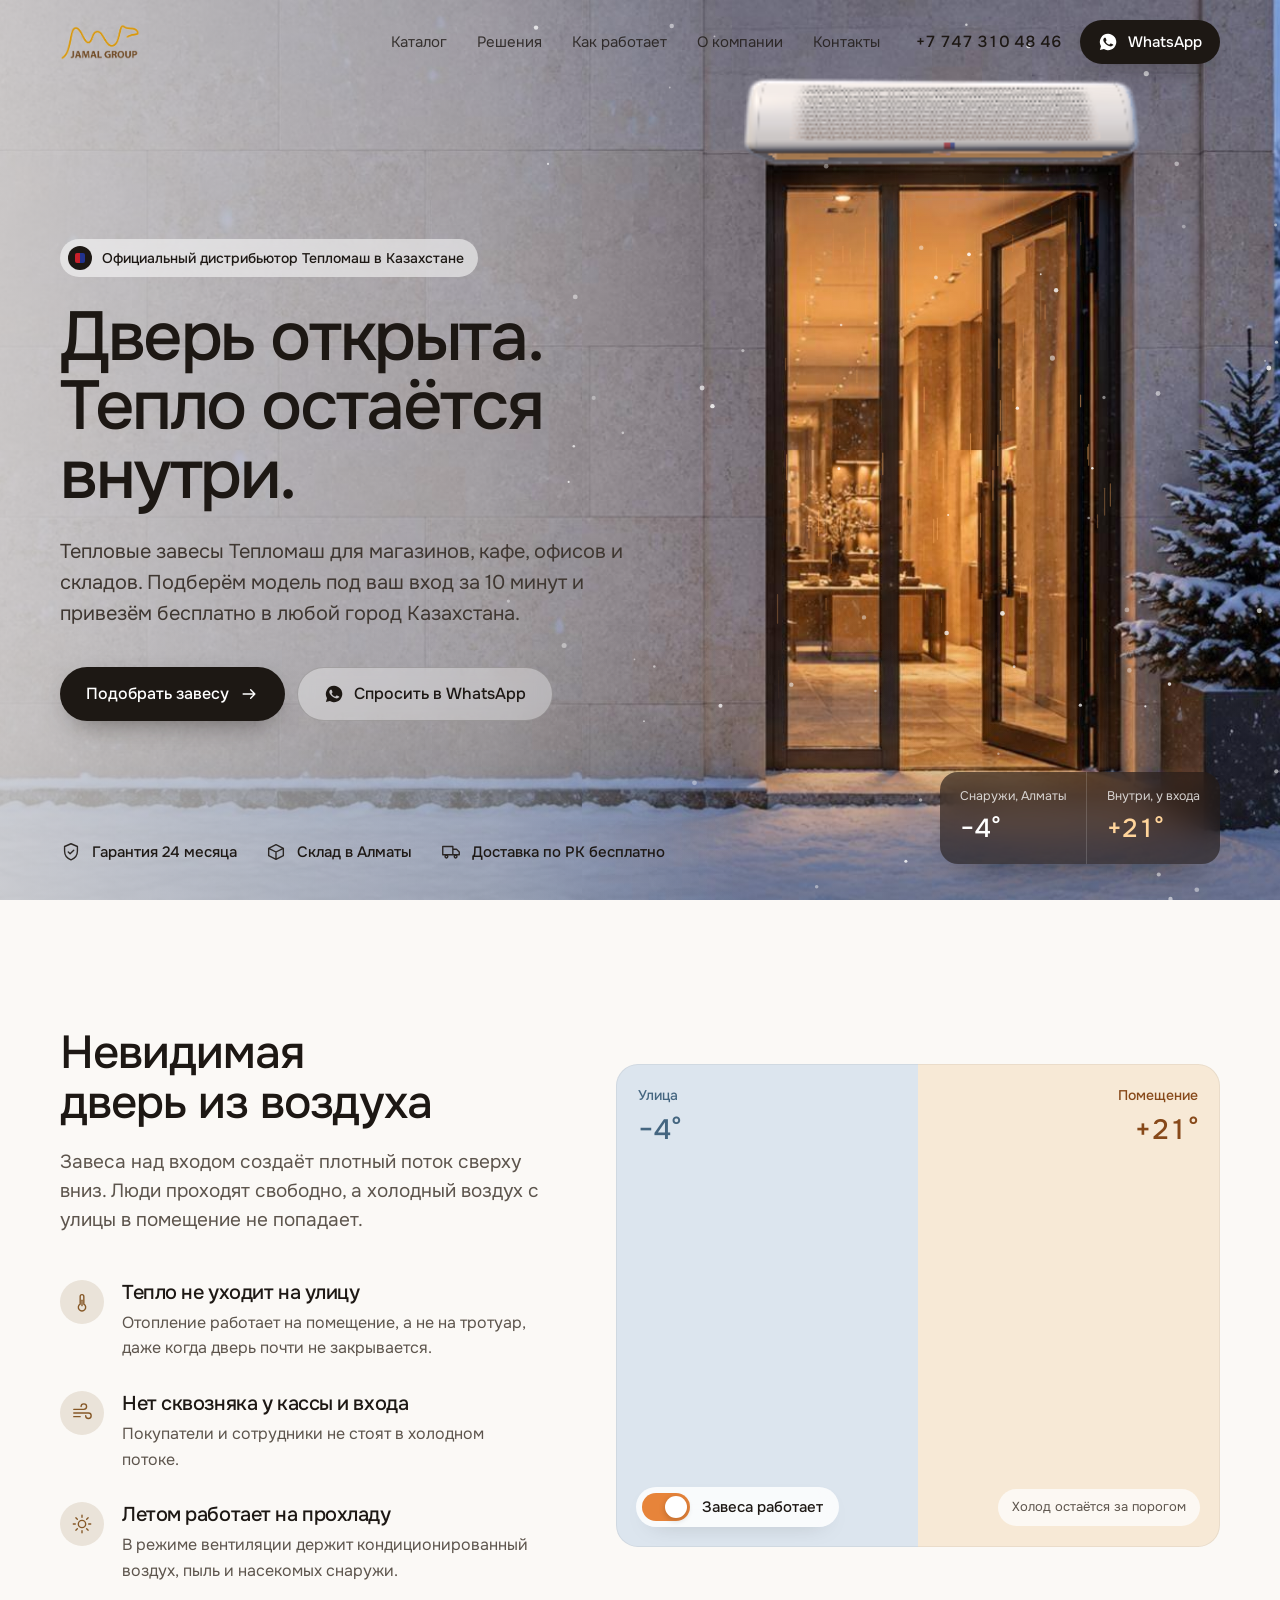
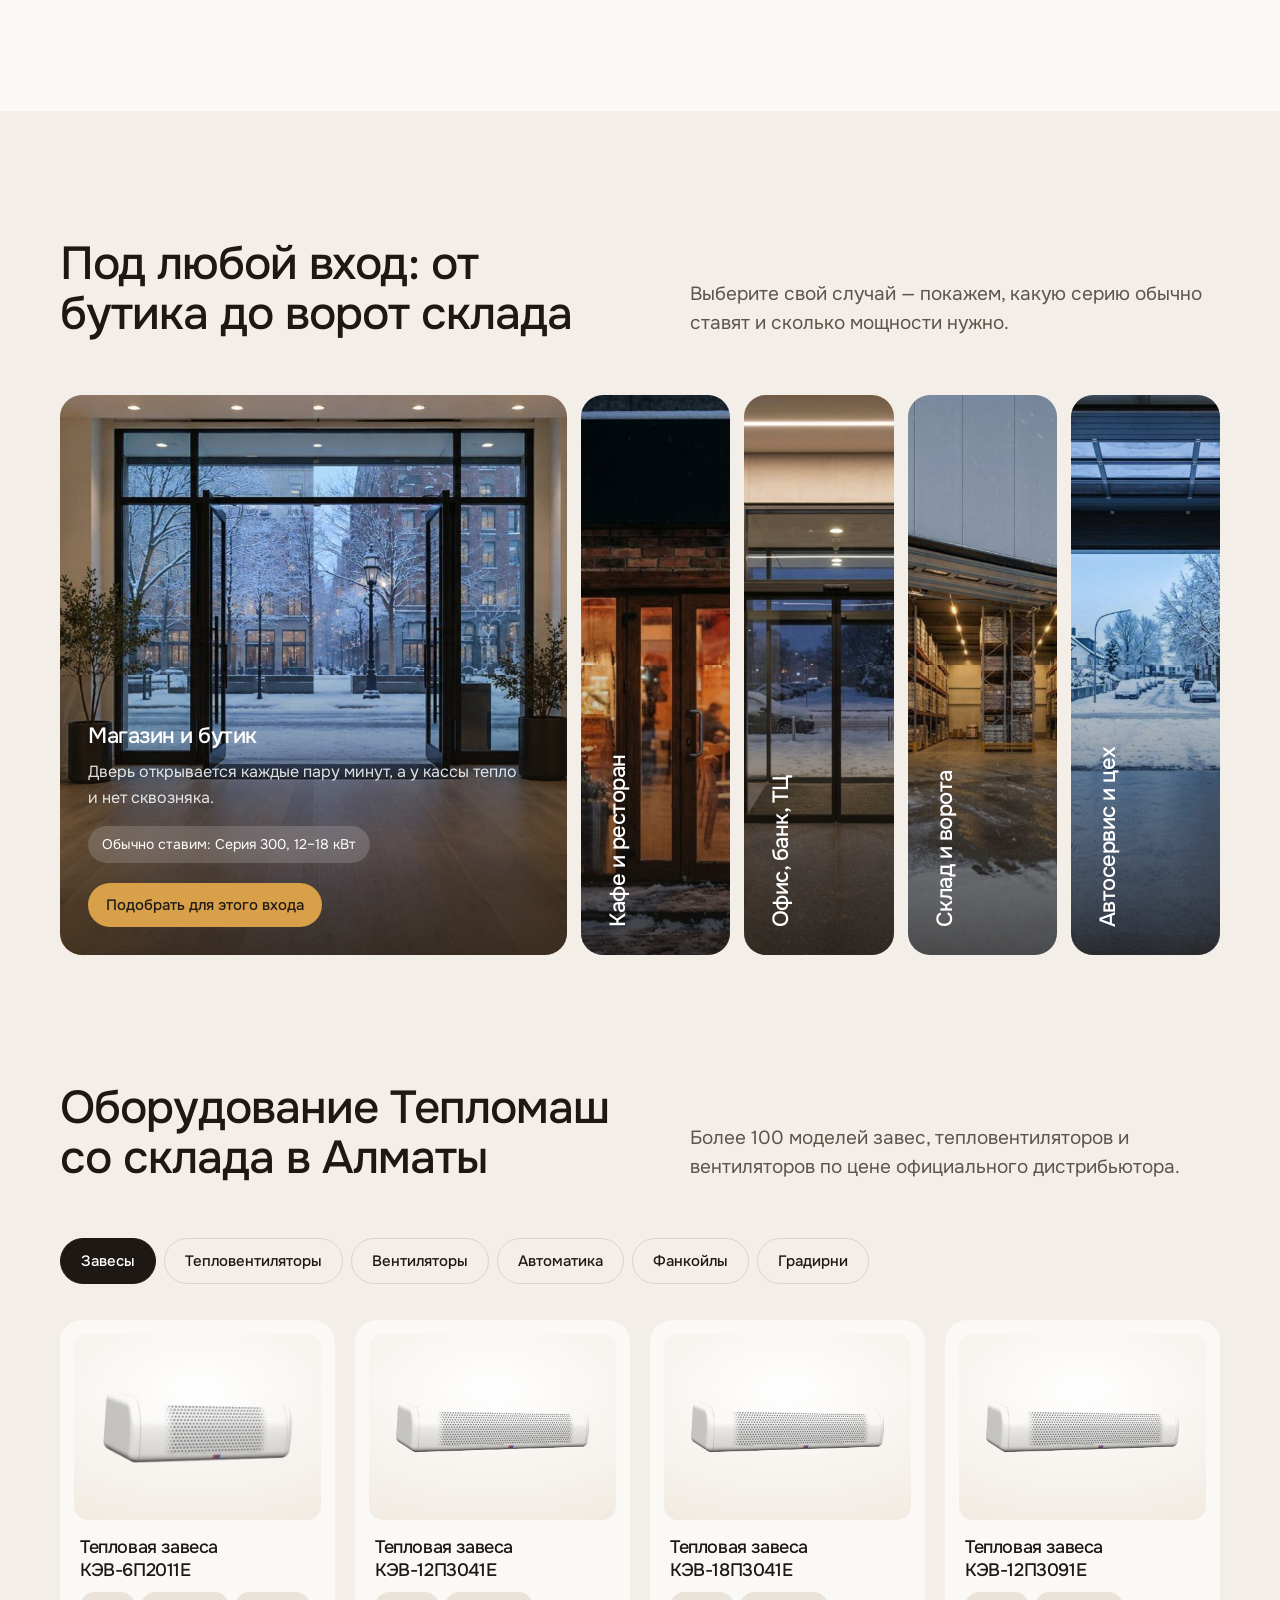
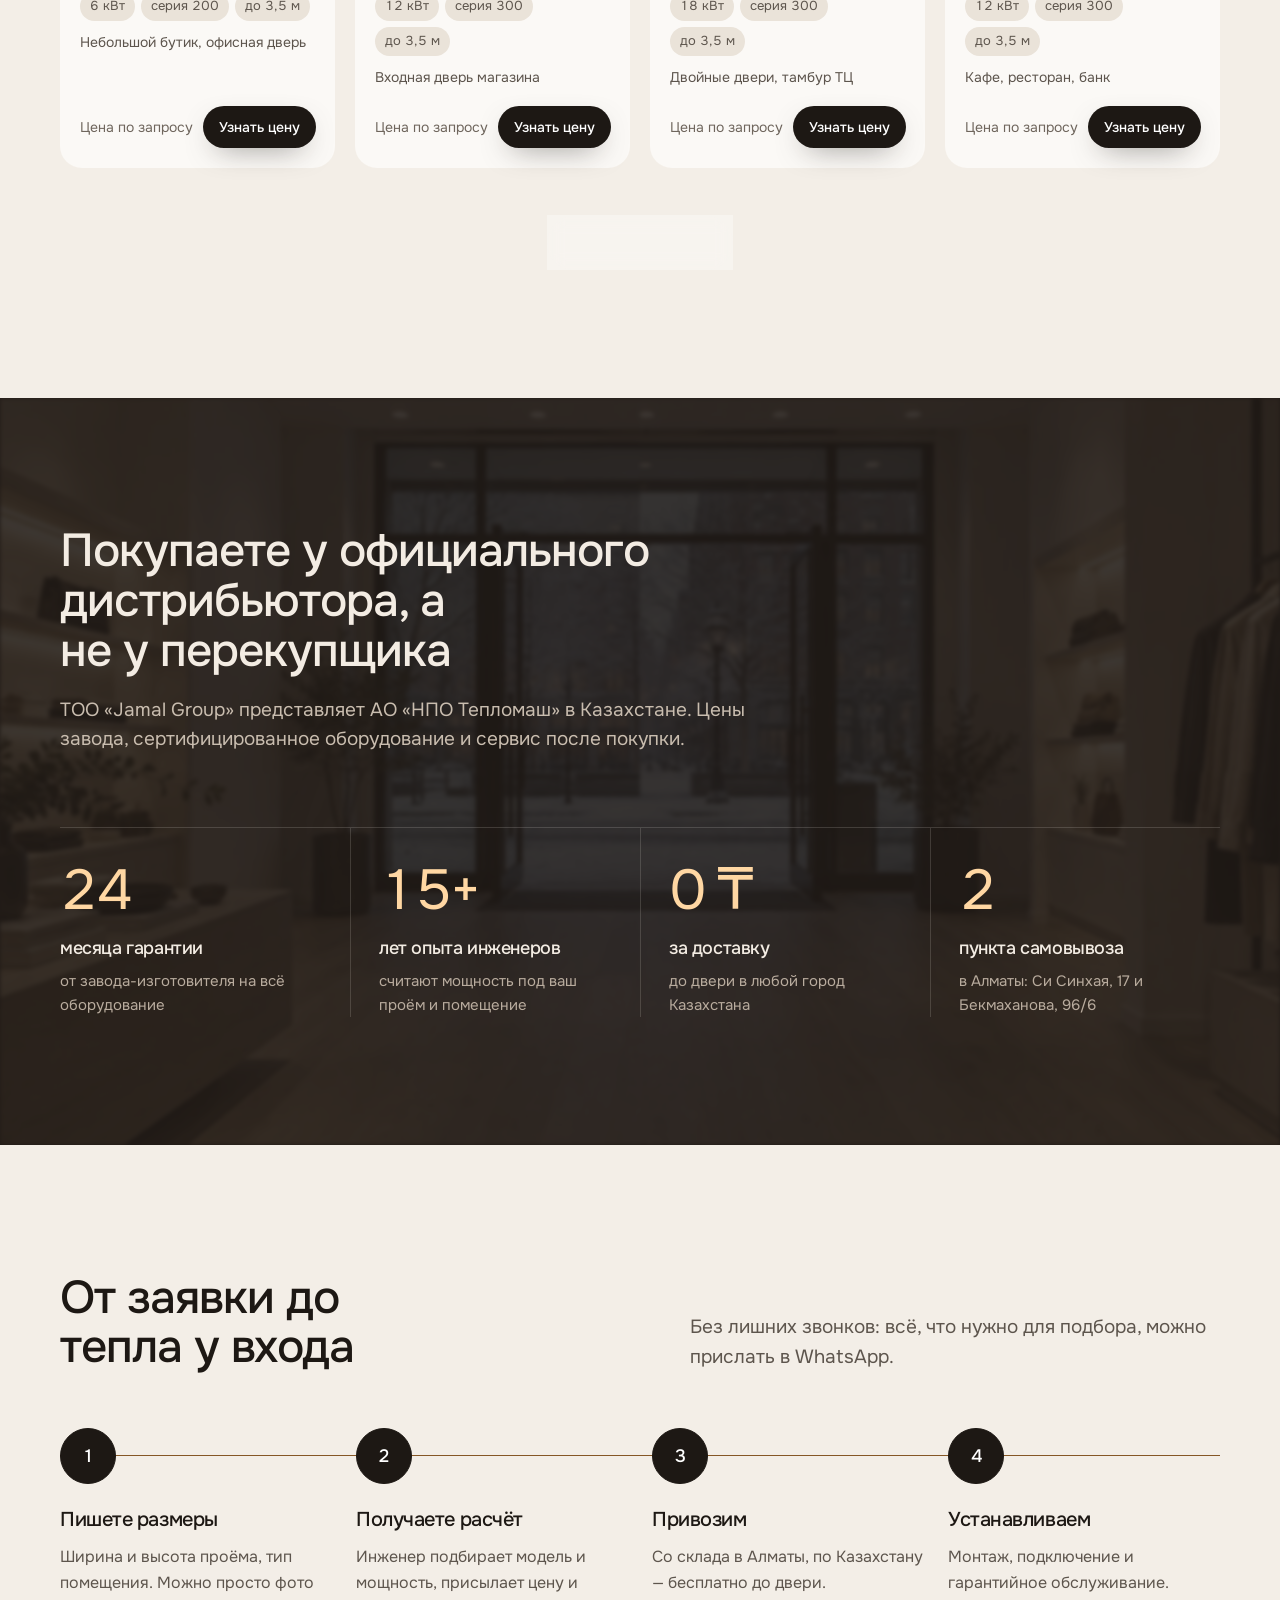
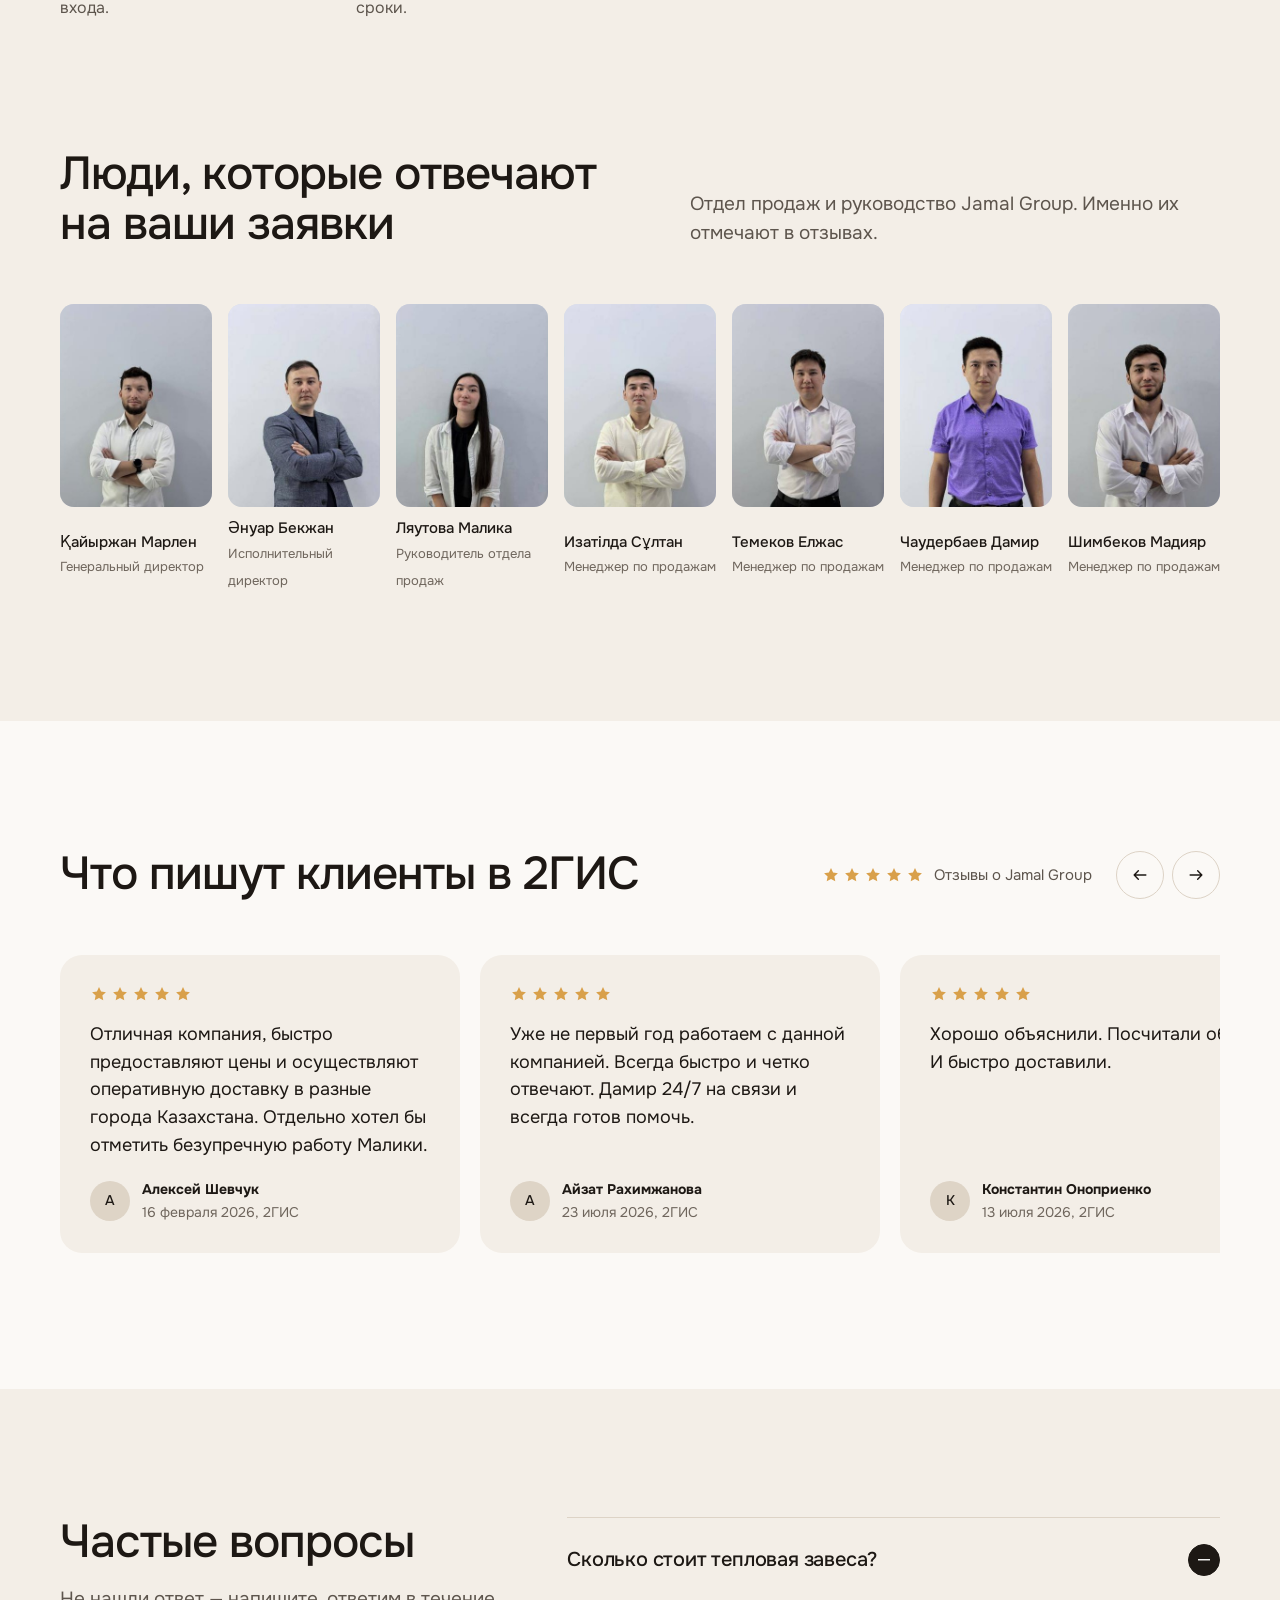
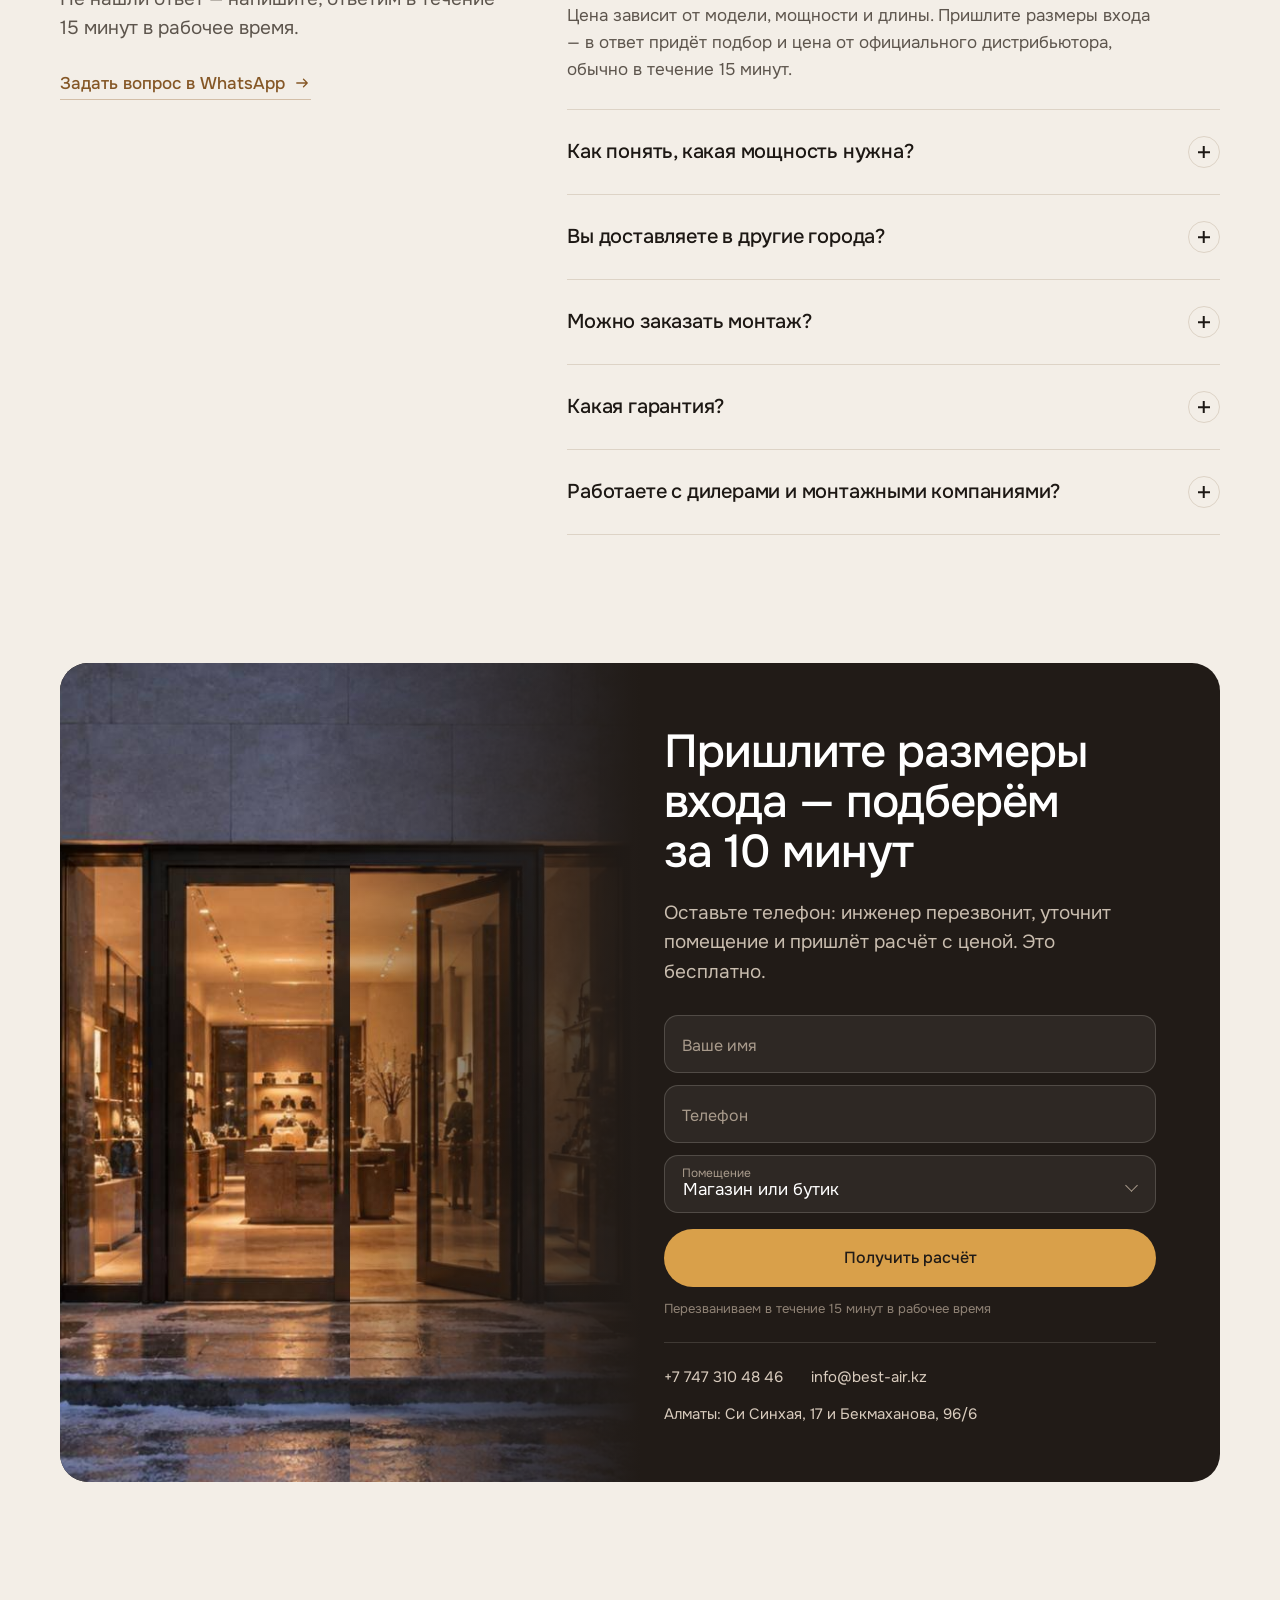
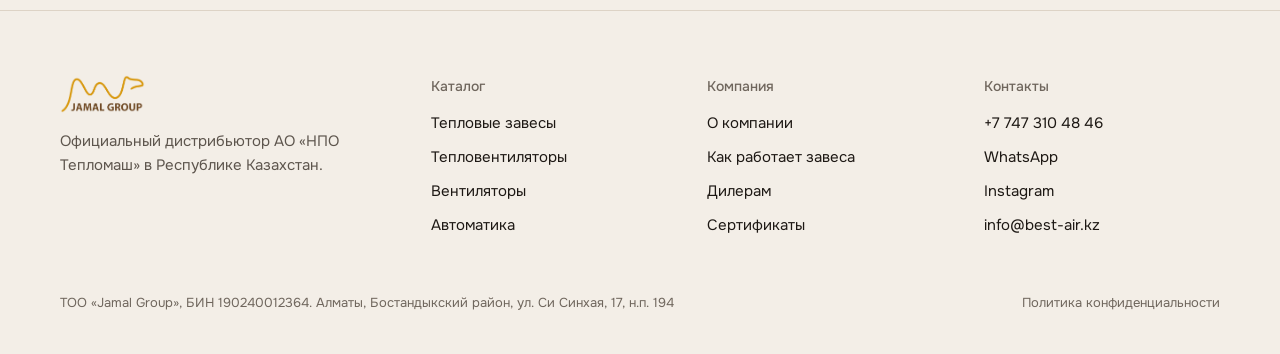
==== v1/index.html @ 2f5dad5c "Три варианта главной и каталога Тепломаш Казахстан Co-Authored-By: Claude Opus 5.5 <noreply@anthropi" ====
<!doctype html>
<html lang="ru">
<head>
<meta charset="utf-8">
<meta name="viewport" content="width=device-width,initial-scale=1,viewport-fit=cover">
<title>Тепломаш Казахстан — тепловые завесы с подбором за 10 минут</title>
<meta name="description" content="Тепловые завесы, тепловентиляторы и вентиляторы Тепломаш от официального дистрибьютора в Казахстане. Склад в Алматы, бесплатная доставка по РК, монтаж и гарантия 24 месяца.">
<link rel="preconnect" href="https://fonts.googleapis.com"><link rel="preconnect" href="https://fonts.gstatic.com" crossorigin>
<link href="https://fonts.googleapis.com/css2?family=Onest:wght@400;500;600&display=swap" rel="stylesheet">
<link rel="stylesheet" href="/v1/style.css">
<script>document.documentElement.classList.add('js')</script>
</head>
<body>
<svg width="0" height="0" style="position:absolute" aria-hidden="true">
  <symbol id="i-wa" viewBox="0 0 24 24"><path fill="currentColor" d="M12 2.2a9.8 9.8 0 0 0-8.4 14.8L2.3 21.7l4.8-1.3A9.8 9.8 0 1 0 12 2.2Zm5.6 13.8c-.24.67-1.4 1.3-1.95 1.34-.5.05-1 .23-3.36-.7-2.84-1.12-4.63-4-4.77-4.2-.14-.18-1.14-1.52-1.14-2.9 0-1.38.72-2.05.98-2.34.25-.28.56-.35.75-.35h.53c.17 0 .4-.06.62.48l.9 2.18c.08.15.13.33.03.52l-.3.5-.45.5c-.15.15-.3.31-.13.6.17.3.76 1.25 1.63 2.03 1.12 1 2.07 1.3 2.36 1.46.3.15.47.12.64-.07l.96-1.12c.2-.3.4-.25.66-.15l2.1.99c.3.15.5.22.57.35.08.13.08.73-.17 1.4Z"/></symbol>
  <symbol id="i-arrow" viewBox="0 0 24 24"><path d="M5 12h14m-5-5 5 5-5 5" fill="none" stroke="currentColor" stroke-width="1.7" stroke-linecap="round" stroke-linejoin="round"/></symbol>
  <symbol id="i-left" viewBox="0 0 24 24"><path d="M19 12H5m5-5-5 5 5 5" fill="none" stroke="currentColor" stroke-width="1.7" stroke-linecap="round" stroke-linejoin="round"/></symbol>
  <symbol id="i-star" viewBox="0 0 24 24"><path fill="currentColor" d="m12 2.8 2.8 5.9 6.4.8-4.7 4.4 1.2 6.4L12 17.2l-5.7 3.1 1.2-6.4L2.8 9.5l6.4-.8z"/></symbol>
  <symbol id="i-shield" viewBox="0 0 24 24"><path d="M12 3 5 6v5c0 4.4 3 8.2 7 9.5 4-1.3 7-5.1 7-9.5V6l-7-3Zm-3 9 2 2 4-4" fill="none" stroke="currentColor" stroke-width="1.5" stroke-linejoin="round" stroke-linecap="round"/></symbol>
  <symbol id="i-truck" viewBox="0 0 24 24"><path d="M3 6h11v9H3zM14 9h4l3 3v3h-7M7 18.5a1.5 1.5 0 1 0 0-3 1.5 1.5 0 0 0 0 3Zm10 0a1.5 1.5 0 1 0 0-3 1.5 1.5 0 0 0 0 3Z" fill="none" stroke="currentColor" stroke-width="1.5" stroke-linejoin="round"/></symbol>
  <symbol id="i-box" viewBox="0 0 24 24"><path d="M4 8 12 4l8 4v8l-8 4-8-4V8Zm0 0 8 4 8-4M12 12v8" fill="none" stroke="currentColor" stroke-width="1.5" stroke-linejoin="round"/></symbol>
  <symbol id="i-temp" viewBox="0 0 24 24"><path d="M12 4a2 2 0 0 0-2 2v8.3a4 4 0 1 0 4 0V6a2 2 0 0 0-2-2Z" fill="none" stroke="currentColor" stroke-width="1.5"/><path d="M12 10v6" stroke="currentColor" stroke-width="1.5" stroke-linecap="round"/></symbol>
  <symbol id="i-wind" viewBox="0 0 24 24"><path d="M3 8h11a3 3 0 1 0-3-3M3 12h16a3 3 0 1 1-3 3M3 16h7" fill="none" stroke="currentColor" stroke-width="1.5" stroke-linecap="round"/></symbol>
  <symbol id="i-sun" viewBox="0 0 24 24"><circle cx="12" cy="12" r="4" fill="none" stroke="currentColor" stroke-width="1.5"/><path d="M12 2.5v2.2M12 19.3v2.2M2.5 12h2.2M19.3 12h2.2M5.3 5.3l1.6 1.6M17.1 17.1l1.6 1.6M5.3 18.7l1.6-1.6M17.1 6.9l1.6-1.6" stroke="currentColor" stroke-width="1.5" stroke-linecap="round"/></symbol>
  <symbol id="i-x" viewBox="0 0 24 24"><path d="M6 6l12 12M18 6 6 18" stroke="currentColor" stroke-width="1.8" stroke-linecap="round"/></symbol>
</svg>

<header class="hdr" id="hdr">
  <div class="wrap">
    <a class="logo" href="/v1/" aria-label="Jamal Group — Тепломаш Казахстан"><img src="/img/logo.png" alt="Jamal Group" width="80" height="36"></a>
    <nav class="nav" aria-label="Основное меню">
      <a href="/v1/catalog.html">Каталог</a>
      <a href="#solutions">Решения</a>
      <a href="#how">Как работает</a>
      <a href="#why">О компании</a>
      <a href="#contacts">Контакты</a>
    </nav>
    <div class="hdr-cta">
      <a class="tel" href="tel:+77473104846">+7 747 310 48 46</a>
      <a class="btn btn-ink btn-sm" href="https://wa.me/77473104846" target="_blank" rel="noopener"><svg><use href="#i-wa"/></svg>WhatsApp</a>
    </div>
    <button class="burger" id="burger" aria-label="Открыть меню" aria-expanded="false"><span></span></button>
  </div>
</header>
<div class="sheet" id="sheet" aria-hidden="true">
  <a class="big" href="/v1/catalog.html">Каталог</a>
  <a class="big" href="#solutions">Решения</a>
  <a class="big" href="#how">Как работает</a>
  <a class="big" href="#why">О компании</a>
  <a class="big" href="#contacts">Контакты</a>
  <div class="sheet-foot">
    <a class="btn btn-ink" href="https://wa.me/77473104846" target="_blank" rel="noopener"><svg><use href="#i-wa"/></svg>Написать в WhatsApp</a>
    <a class="btn btn-line" href="tel:+77473104846">+7 747 310 48 46</a>
  </div>
</div>

<main>
  <section class="hero" id="hero">
    <img class="hero-bg" id="heroImg" src="/img/hero-wall.jpg" alt="Вход в магазин зимним вечером, над дверью тепловая завеса" width="1536" height="864" fetchpriority="high">
    <canvas id="air" aria-hidden="true"></canvas>
    <canvas id="unit" aria-hidden="true"></canvas>
    <div class="hero-in">
      <div class="wrap">
        <div class="hero-copy">
          <span class="badge"><i></i>Официальный дистрибьютор Тепломаш в Казахстане</span>
          <h1><span>Дверь открыта.</span><span>Тепло остаётся</span><span>внутри.</span></h1>
          <p class="lead">Тепловые завесы Тепломаш для магазинов, кафе, офисов и складов. Подберём модель под ваш вход за 10 минут и привезём бесплатно в любой город Казахстана.</p>
          <div class="hero-cta">
            <a class="btn btn-ink" href="#lead">Подобрать завесу <svg><use href="#i-arrow"/></svg></a>
            <a class="btn btn-line" href="https://wa.me/77473104846?text=%D0%97%D0%B4%D1%80%D0%B0%D0%B2%D1%81%D1%82%D0%B2%D1%83%D0%B9%D1%82%D0%B5!%20%D0%9D%D1%83%D0%B6%D0%BD%D0%B0%20%D1%82%D0%B5%D0%BF%D0%BB%D0%BE%D0%B2%D0%B0%D1%8F%20%D0%B7%D0%B0%D0%B2%D0%B5%D1%81%D0%B0" target="_blank" rel="noopener"><svg><use href="#i-wa"/></svg>Спросить в WhatsApp</a>
          </div>
        </div>
      </div>
    </div>
    <div class="hero-meta">
      <div class="wrap">
        <div class="trust">
          <div><svg><use href="#i-shield"/></svg>Гарантия 24 месяца</div>
          <div><svg><use href="#i-box"/></svg>Склад в Алматы</div>
          <div><svg><use href="#i-truck"/></svg>Доставка по РК бесплатно</div>
        </div>
        <div class="temp" aria-live="polite">
          <div><small>Снаружи, Алматы</small><b id="tOut">−4°</b></div>
          <div class="in"><small>Внутри, у входа</small><b>+21°</b></div>
        </div>
      </div>
    </div>
  </section>

  <section class="sec how" id="how">
    <div class="wrap how-grid">
      <div>
        <h2 class="h2 rv">Невидимая дверь из воздуха</h2>
        <p class="lead rv d1" style="margin-top:20px">Завеса над входом создаёт плотный поток сверху вниз. Люди проходят свободно, а холодный воздух с улицы в помещение не попадает.</p>
        <div class="how-points">
          <div class="rv d1"><i><svg><use href="#i-temp"/></svg></i><div><h3>Тепло не уходит на улицу</h3><p>Отопление работает на помещение, а не на тротуар, даже когда дверь почти не закрывается.</p></div></div>
          <div class="rv d2"><i><svg><use href="#i-wind"/></svg></i><div><h3>Нет сквозняка у кассы и входа</h3><p>Покупатели и сотрудники не стоят в холодном потоке.</p></div></div>
          <div class="rv d3"><i><svg><use href="#i-sun"/></svg></i><div><h3>Летом работает на прохладу</h3><p>В режиме вентиляции держит кондиционированный воздух, пыль и насекомых снаружи.</p></div></div>
        </div>
      </div>
      <div class="demo rv d1" id="demo">
        <canvas id="demoCv" aria-label="Схема: поток воздуха у открытой двери" role="img"></canvas>
        <div class="demo-lab out">Улица<b id="dOut">−4°</b></div>
        <div class="demo-lab in">Помещение<b id="dIn">+21°</b></div>
        <div class="demo-ui">
          <button class="switch" id="sw" role="switch" aria-checked="true"><span class="tr"></span><span id="swLab">Завеса работает</span></button>
          <span class="demo-note" id="dNote">Холод остаётся за порогом</span>
        </div>
      </div>
    </div>
  </section>

  <section class="sec" id="solutions">
    <div class="wrap">
      <div class="sec-head">
        <h2 class="h2 rv">Под любой вход: от бутика до ворот склада</h2>
        <p class="lead rv d1">Выберите свой случай — покажем, какую серию обычно ставят и сколько мощности нужно.</p>
      </div>
      <div class="sol rv d1" id="sol"></div>
    </div>
  </section>

  <section class="sec" style="padding-top:0" id="catalog">
    <div class="wrap">
      <div class="sec-head">
        <h2 class="h2 rv">Оборудование Тепломаш со склада в Алматы</h2>
        <p class="lead rv d1">Более 100 моделей завес, тепловентиляторов и вентиляторов по цене официального дистрибьютора.</p>
      </div>
      <div class="cat-tabs rv" role="tablist" aria-label="Категории" id="catTabs"></div>
      <div class="grid-p" id="catGrid"></div>
      <div class="cat-more"><a class="btn btn-line" href="/v1/catalog.html">Весь каталог <svg><use href="#i-arrow"/></svg></a></div>
    </div>
  </section>

  <section class="sec why" id="why">
    <div class="wrap">
      <h2 class="h2 rv">Покупаете у официального дистрибьютора, а не у перекупщика</h2>
      <p class="lead rv d1" style="margin-top:20px">ТОО «Jamal Group» представляет АО «НПО Тепломаш» в Казахстане. Цены завода, сертифицированное оборудование и сервис после покупки.</p>
      <div class="why-grid">
        <div class="rv"><b>24</b><h3>месяца гарантии</h3><p>от завода-изготовителя на всё оборудование</p></div>
        <div class="rv d1"><b>15+</b><h3>лет опыта инженеров</h3><p>считают мощность под ваш проём и помещение</p></div>
        <div class="rv d2"><b>0 ₸</b><h3>за доставку</h3><p>до двери в любой город Казахстана</p></div>
        <div class="rv d3"><b>2</b><h3>пункта самовывоза</h3><p>в Алматы: Си Синхая, 17 и Бекмаханова, 96/6</p></div>
      </div>
    </div>
  </section>

  <section class="sec">
    <div class="wrap">
      <div class="sec-head">
        <h2 class="h2 rv">От заявки до тепла у входа</h2>
        <p class="lead rv d1">Без лишних звонков: всё, что нужно для подбора, можно прислать в WhatsApp.</p>
      </div>
      <div class="steps" id="steps">
        <div class="step"><h3>Пишете размеры</h3><p>Ширина и высота проёма, тип помещения. Можно просто фото входа.</p></div>
        <div class="step"><h3>Получаете расчёт</h3><p>Инженер подбирает модель и мощность, присылает цену и сроки.</p></div>
        <div class="step"><h3>Привозим</h3><p>Со склада в Алматы, по Казахстану — бесплатно до двери.</p></div>
        <div class="step"><h3>Устанавливаем</h3><p>Монтаж, подключение и гарантийное обслуживание.</p></div>
      </div>
    </div>
  </section>

  <section class="sec" style="padding-top:0">
    <div class="wrap">
      <div class="sec-head">
        <h2 class="h2 rv">Люди, которые отвечают на ваши заявки</h2>
        <p class="lead rv d1">Отдел продаж и руководство Jamal Group. Именно их отмечают в отзывах.</p>
      </div>
      <div class="team" id="team"></div>
    </div>
  </section>

  <section class="sec rev">
    <div class="wrap">
      <div class="sec-head">
        <h2 class="h2 rv">Что пишут клиенты в 2ГИС</h2>
        <div class="rv d1" style="justify-self:end;display:flex;align-items:center;gap:24px">
          <span class="rev-src"><span class="stars"><svg><use href="#i-star"/></svg><svg><use href="#i-star"/></svg><svg><use href="#i-star"/></svg><svg><use href="#i-star"/></svg><svg><use href="#i-star"/></svg></span>Отзывы о Jamal Group</span>
          <div class="rev-nav"><button class="rnd" id="rPrev" aria-label="Предыдущие отзывы"><svg><use href="#i-left"/></svg></button><button class="rnd" id="rNext" aria-label="Следующие отзывы"><svg><use href="#i-arrow"/></svg></button></div>
        </div>
      </div>
    </div>
    <div class="wrap"><div class="rev-track" id="revTrack"></div></div>
  </section>

  <section class="sec">
    <div class="wrap faq-grid">
      <div>
        <h2 class="h2 rv">Частые вопросы</h2>
        <p class="lead rv d1" style="margin-top:18px">Не нашли ответ — напишите, ответим в течение 15 минут в рабочее время.</p>
        <a class="link rv d2" style="margin-top:26px" href="https://wa.me/77473104846" target="_blank" rel="noopener">Задать вопрос в WhatsApp <svg width="18" height="18"><use href="#i-arrow"/></svg></a>
      </div>
      <div id="faq"></div>
    </div>
  </section>

  <section class="final" id="lead">
    <div class="wrap">
      <div class="final-box rv" id="contacts">
        <div class="final-ph"><img src="/img/shop-front.jpg" alt="Тёплый вход в магазин зимним вечером" loading="lazy"></div>
        <div class="final-in">
          <h2 class="h2">Пришлите размеры входа — подберём за 10 минут</h2>
          <p class="lead">Оставьте телефон: инженер перезвонит, уточнит помещение и пришлёт расчёт с ценой. Это бесплатно.</p>
          <form class="form" id="form" novalidate>
            <div class="fld"><input id="fName" name="name" placeholder=" " autocomplete="name"><label for="fName">Ваше имя</label></div>
            <div class="fld"><input id="fTel" name="tel" type="tel" placeholder=" " autocomplete="tel" inputmode="tel" required><label for="fTel">Телефон</label></div>
            <div class="fld sel"><select id="fPlace" name="place"><option>Магазин или бутик</option><option>Кафе или ресторан</option><option>Офис, банк, ТЦ</option><option>Склад, ворота</option><option>Цех, автосервис</option></select><label for="fPlace">Помещение</label></div>
            <button class="btn btn-gold" type="submit">Получить расчёт</button>
            <small>Перезваниваем в течение 15 минут в рабочее время</small>
            <div class="sent" role="status"><b>Заявка принята.</b> Перезвоним в течение 15 минут. Если удобнее — напишите в WhatsApp: +7 747 310 48 46.</div>
          </form>
          <div class="contacts">
            <a href="tel:+77473104846">+7 747 310 48 46</a>
            <a href="mailto:info@best-air.kz">info@best-air.kz</a>
            <span>Алматы: Си Синхая, 17 и Бекмаханова, 96/6</span>
          </div>
        </div>
      </div>
    </div>
  </section>
</main>

<footer class="ftr">
  <div class="wrap">
    <div class="ftr-top">
      <div>
        <img src="/img/logo.png" alt="Jamal Group" style="height:38px;width:auto">
        <p class="muted" style="margin-top:16px;max-width:34ch;font-size:15px">Официальный дистрибьютор АО «НПО Тепломаш» в Республике Казахстан.</p>
      </div>
      <div><h4>Каталог</h4><ul><li><a href="/v1/catalog.html?c=curtains">Тепловые завесы</a></li><li><a href="/v1/catalog.html?c=heaters">Тепловентиляторы</a></li><li><a href="/v1/catalog.html?c=fans">Вентиляторы</a></li><li><a href="/v1/catalog.html?c=automation">Автоматика</a></li></ul></div>
      <div><h4>Компания</h4><ul><li><a href="#why">О компании</a></li><li><a href="#how">Как работает завеса</a></li><li><a href="#lead">Дилерам</a></li><li><a href="#lead">Сертификаты</a></li></ul></div>
      <div><h4>Контакты</h4><ul><li><a href="tel:+77473104846">+7 747 310 48 46</a></li><li><a href="https://wa.me/77473104846" target="_blank" rel="noopener">WhatsApp</a></li><li><a href="https://www.instagram.com/volcano_kazakhstan/" target="_blank" rel="noopener">Instagram</a></li><li><a href="mailto:info@best-air.kz">info@best-air.kz</a></li></ul></div>
    </div>
    <div class="ftr-bot"><span>ТОО «Jamal Group», БИН 190240012364. Алматы, Бостандыкский район, ул. Си Синхая, 17, н.п. 194</span><a href="#">Политика конфиденциальности</a></div>
  </div>
</footer>

<div class="mbar">
  <a class="btn btn-line" href="tel:+77473104846">Позвонить</a>
  <a class="btn btn-ink" href="https://wa.me/77473104846" target="_blank" rel="noopener"><svg><use href="#i-wa"/></svg>WhatsApp</a>
</div>

<script src="/shared/data.js"></script>
<script src="/shared/curtain3d.js"></script>
<script src="/shared/airflow.js"></script>
<script src="/v1/main.js"></script>
</body>
</html>
---- v1/style.css ----
/* V1 «Тёплый порог» — warm stone, photographic, calm. Type: Onest. */
:root{
  --stone:#F3EEE7; --stone-2:#EAE3D9; --stone-3:#DED4C6; --paper:#FBF9F6;
  --ink:#1D1814; --ink-2:#5D554D; --ink-3:#6F665D; --line:#DDD3C6;
  --bronze:#855726; --gold:#D9A04A; --ember:#E7843A;
  --night:#211B17; --night-2:#2C2520; --snow:#DCE6EF; --cold:#5B7D99;
  --ok:#3E7B55;
  --f:"Onest",system-ui,-apple-system,"Segoe UI",sans-serif;
  --r:14px; --r-lg:22px;
  --wrap:1240px; --gut:40px;
  --ease:cubic-bezier(.2,.8,.2,1);
}
*{box-sizing:border-box;margin:0;padding:0}
html{-webkit-text-size-adjust:100%;scroll-behavior:smooth}
body{background:var(--stone);color:var(--ink);font:400 17px/1.6 var(--f);-webkit-font-smoothing:antialiased;text-rendering:optimizeLegibility}
img{display:block;max-width:100%}
a{color:inherit;text-decoration:none}
button,input,select,textarea{font:inherit;color:inherit}
button{cursor:pointer;background:none;border:0}
:focus-visible{outline:2px solid var(--bronze);outline-offset:3px;border-radius:6px}
.wrap{max-width:var(--wrap);margin:0 auto;padding-left:max(var(--gut),env(safe-area-inset-left));padding-right:max(var(--gut),env(safe-area-inset-right))}
h1,h2,h3{font-weight:500;letter-spacing:-.022em;text-wrap:balance}
.h2{font-size:clamp(32px,3.6vw,48px);line-height:1.08}
.lead{font-size:19px;line-height:1.55;color:var(--ink-2);max-width:56ch}
.muted{color:var(--ink-2)}
.sec{padding-block:128px}
.sec-head{display:grid;grid-template-columns:minmax(0,1.1fr) minmax(0,1fr);gap:48px;align-items:end;margin-bottom:56px}
.sec-head .lead{justify-self:end}

/* buttons */
.btn{--h:54px;display:inline-flex;align-items:center;justify-content:center;gap:10px;height:var(--h);padding:0 26px;border-radius:999px;font-weight:500;font-size:16px;white-space:nowrap;transition:transform .2s var(--ease),background-color .25s,color .25s,box-shadow .3s,border-color .25s}
.btn:active{transform:scale(.97)}
.btn svg{width:20px;height:20px;flex:none}
.btn-ink{background:var(--ink);color:#fff;box-shadow:0 10px 30px -14px rgba(29,24,20,.7)}
.btn-ink:hover{background:#3A2F27}
.btn-line{border:1px solid rgba(29,24,20,.22);background:rgba(255,255,255,.35);backdrop-filter:blur(8px)}
.btn-line:hover{border-color:var(--ink);background:rgba(255,255,255,.6)}
.btn-gold{background:var(--gold);color:var(--night)}
.btn-gold:hover{background:#E4AE5D}
.btn-sm{--h:44px;padding:0 18px;font-size:15px}
.link{display:inline-flex;align-items:center;gap:8px;font-weight:500;color:var(--bronze);border-bottom:1px solid rgba(148,100,47,.35);padding-bottom:2px;transition:border-color .2s,gap .25s var(--ease)}
.link:hover{border-color:var(--bronze);gap:12px}

/* header */
.hdr{position:fixed;inset:0 0 auto;z-index:50;transition:background-color .35s,box-shadow .35s,backdrop-filter .35s}
.hdr .wrap{display:flex;align-items:center;gap:36px;height:84px;transition:height .35s var(--ease)}
.hdr.scrolled{background:rgba(243,238,231,.86);backdrop-filter:saturate(1.4) blur(14px);box-shadow:0 1px 0 var(--line)}
.hdr.scrolled .wrap{height:68px}
.logo img{height:36px;width:auto}
.nav{display:flex;gap:30px;font-size:15px;margin-left:auto}
.nav a{position:relative;color:var(--ink);opacity:.82;transition:opacity .2s}
.nav a:hover{opacity:1}
.nav a::after{content:"";position:absolute;left:0;right:0;bottom:-6px;height:1px;background:currentColor;transform:scaleX(0);transform-origin:right;transition:transform .35s var(--ease)}
.nav a:hover::after,.nav a[aria-current=page]::after{transform:scaleX(1);transform-origin:left}
.hdr-cta{display:flex;align-items:center;gap:18px}
.tel{font-weight:500;font-size:16px;font-variant-numeric:tabular-nums;white-space:nowrap}
.burger{display:none;width:44px;height:44px;border-radius:50%;align-items:center;justify-content:center;background:rgba(255,255,255,.55);backdrop-filter:blur(8px)}
.burger span{display:block;width:18px;height:1.5px;background:var(--ink);position:relative;transition:transform .3s var(--ease)}
.burger span::before,.burger span::after{content:"";position:absolute;left:0;width:18px;height:1.5px;background:var(--ink);transition:transform .3s var(--ease)}
.burger span::before{top:-6px}.burger span::after{top:6px}
.menu-open .burger span{background:transparent}
.menu-open .burger span::before{transform:translateY(6px) rotate(45deg)}
.menu-open .burger span::after{transform:translateY(-6px) rotate(-45deg)}
.sheet{position:fixed;inset:0;z-index:40;background:var(--stone);padding:110px 24px 32px;display:flex;flex-direction:column;gap:6px;opacity:0;visibility:hidden;transform:translateY(-10px);transition:opacity .35s,transform .45s var(--ease),visibility .35s}
.menu-open .sheet{opacity:1;visibility:visible;transform:none}
.sheet a.big{font-size:32px;font-weight:500;letter-spacing:-.02em;padding:8px 0;border-bottom:1px solid var(--line)}
.sheet .sheet-foot{margin-top:auto;display:grid;gap:12px}

/* hero */
.hero{position:relative;height:clamp(680px,100svh,920px);overflow:hidden;background:#cdbfae}
.hero-bg{position:absolute;inset:0;width:100%;height:100%;object-fit:cover;object-position:68% 50%}
@keyframes heroIn{to{opacity:1}}
.hero::before{content:"";position:absolute;inset:0;z-index:1;background:linear-gradient(90deg,rgba(243,238,231,.72) 0%,rgba(243,238,231,.38) 38%,rgba(243,238,231,0) 58%),linear-gradient(0deg,rgba(29,24,20,.28),transparent 32%)}
.hero canvas{position:absolute;z-index:2;pointer-events:none}
#air{inset:0;width:100%;height:100%}
#unit{z-index:3}
.hero-in{position:relative;z-index:4;height:100%;display:flex;flex-direction:column;justify-content:center;padding-top:60px}
.hero-in>.wrap{width:100%}
.badge{display:inline-flex;align-items:center;gap:10px;margin-bottom:26px;padding:7px 14px 7px 8px;border-radius:999px;background:rgba(255,255,255,.55);backdrop-filter:blur(10px);font-size:14px;font-weight:500;color:var(--ink)}
.badge i{width:24px;height:24px;border-radius:50%;background:var(--ink);display:grid;place-items:center}
.badge i::before{content:"";width:10px;height:10px;border-radius:2px;background:linear-gradient(90deg,#C8202A 50%,#22338F 50%)}
.hero-copy{max-width:600px}
.hero h1{font-size:clamp(44px,5.4vw,78px);line-height:1;letter-spacing:-.035em;font-weight:500}
.hero h1 span{display:block}
.hero .lead{margin-top:26px;font-size:20px;color:#3F3731;max-width:46ch}
.hero-cta{display:flex;flex-wrap:wrap;gap:12px;margin-top:38px}
.hero-meta{position:absolute;left:0;right:0;bottom:36px;z-index:4}
.hero-meta .wrap{display:flex;align-items:flex-end;justify-content:space-between;gap:24px}
.trust{display:flex;gap:28px;color:var(--ink);font-size:15px;font-weight:500}
.trust div{display:flex;align-items:center;gap:10px}
.trust svg{width:22px;height:22px;opacity:.9}
.temp{display:flex;align-items:stretch;border-radius:18px;background:rgba(29,24,20,.62);backdrop-filter:blur(14px) saturate(1.3);color:#fff;overflow:hidden;box-shadow:0 20px 40px -24px rgba(0,0,0,.6)}
.temp div{padding:14px 20px;display:grid;gap:2px}
.temp div+div{border-left:1px solid rgba(255,255,255,.16)}
.temp small{font-size:12.5px;opacity:.78}
.temp b{font-size:26px;font-weight:500;letter-spacing:-.02em;font-variant-numeric:tabular-nums}
.temp .in b{color:#FFD49B}

/* how it works */
.how{background:var(--paper)}
.how-grid{display:grid;grid-template-columns:minmax(0,1fr) minmax(0,1.25fr);gap:72px;align-items:center}
.how-points{display:grid;gap:30px;margin-top:44px}
.how-points>div{display:grid;grid-template-columns:44px minmax(0,1fr);gap:18px}
.how-points i{width:44px;height:44px;border-radius:50%;display:grid;place-items:center;background:var(--stone-2);color:var(--bronze)}
.how-points i svg{width:22px;height:22px}
.how-points h3{font-size:20px;line-height:1.3;margin-bottom:4px}
.how-points p{color:var(--ink-2);font-size:16px}
.demo{position:relative;border-radius:var(--r-lg);overflow:hidden;background:linear-gradient(90deg,#DCE5EE 0 50%,#F7E9D6 50% 100%);aspect-ratio:5/4;box-shadow:inset 0 0 0 1px rgba(29,24,20,.06)}
.demo canvas{position:absolute;inset:0;width:100%;height:100%}
.demo-ui{position:absolute;left:20px;right:20px;bottom:20px;display:flex;justify-content:space-between;align-items:center;gap:12px;z-index:2}
.switch{display:inline-flex;align-items:center;gap:12px;background:rgba(255,255,255,.82);backdrop-filter:blur(10px);border-radius:999px;padding:6px 16px 6px 6px;font-size:15px;font-weight:500;box-shadow:0 8px 24px -16px rgba(0,0,0,.4)}
.switch .tr{width:48px;height:28px;border-radius:999px;background:#C9C2B8;position:relative;transition:background .3s}
.switch .tr::after{content:"";position:absolute;top:3px;left:3px;width:22px;height:22px;border-radius:50%;background:#fff;box-shadow:0 2px 6px rgba(0,0,0,.2);transition:transform .35s var(--ease)}
.switch[aria-checked=true] .tr{background:var(--ember)}
.switch[aria-checked=true] .tr::after{transform:translateX(20px)}
.demo-lab{position:absolute;top:20px;font-size:14px;font-weight:500;z-index:2;display:grid;gap:2px}
.demo-lab b{font-size:28px;font-weight:500;letter-spacing:-.02em;font-variant-numeric:tabular-nums;transition:color .5s}
.demo-lab.out{left:22px;color:#456680}
.demo-lab.in{right:22px;text-align:right;color:#87491A}
.demo-note{font-size:13px;color:var(--ink-2);background:rgba(255,255,255,.7);border-radius:999px;padding:8px 14px}

/* solutions accordion */
.sol{display:flex;gap:14px;height:560px}
.sol-card{position:relative;flex:1;min-width:0;border-radius:var(--r-lg);overflow:hidden;color:#fff;cursor:pointer;transition:flex-grow .7s var(--ease);isolation:isolate}
.sol-card.on{flex-grow:3.4}
.sol-card img{position:absolute;inset:0;width:100%;height:100%;object-fit:cover;transition:transform 1.2s var(--ease);z-index:-2}
.sol-card:hover img{transform:scale(1.04)}
.sol-card::after{content:"";position:absolute;inset:0;z-index:-1;background:linear-gradient(180deg,rgba(20,16,13,0) 35%,rgba(20,16,13,.72));transition:opacity .5s}
.sol-body{position:absolute;left:0;right:0;bottom:0;padding:28px}
.sol-card h3{font-size:22px;line-height:1.2;white-space:nowrap}
.sol-more{display:grid;grid-template-rows:0fr;transition:grid-template-rows .6s var(--ease),opacity .4s;opacity:0}
.sol-card.on .sol-more{grid-template-rows:1fr;opacity:1}
.sol-more>div{overflow:hidden}
.sol-more p{margin-top:10px;color:rgba(255,255,255,.86);max-width:40ch;font-size:16px}
.sol-pick{display:inline-flex;margin-top:16px;padding:7px 14px;border-radius:999px;background:rgba(255,255,255,.16);backdrop-filter:blur(8px);font-size:14px}
.sol-more .btn{margin-top:20px}
.sol-card:not(.on) h3{writing-mode:vertical-rl;transform:rotate(180deg);position:absolute;bottom:28px;left:24px}

/* catalog preview */
.cat-tabs{display:flex;gap:8px;flex-wrap:wrap;margin-bottom:36px}
.tab{height:46px;padding:0 20px;border-radius:999px;border:1px solid var(--line);background:transparent;font-size:15px;font-weight:500;transition:background .25s,color .25s,border-color .25s}
.tab:hover{border-color:var(--ink-3)}
.tab[aria-selected=true]{background:var(--ink);color:#fff;border-color:var(--ink)}
.grid-p{display:grid;grid-template-columns:repeat(4,minmax(0,1fr));gap:20px}
.pc{display:flex;flex-direction:column;background:var(--paper);border-radius:var(--r-lg);padding:14px;transition:transform .4s var(--ease),box-shadow .4s}
.pc:hover{transform:translateY(-4px);box-shadow:0 26px 50px -30px rgba(60,40,20,.45)}
.pc-img{aspect-ratio:4/3;border-radius:14px;background:radial-gradient(120% 90% at 50% 30%,#FFFFFF 0%,#EFE8DE 100%);display:grid;place-items:center;overflow:hidden}
.pc-img img{width:82%;height:76%;object-fit:contain;mix-blend-mode:multiply;transition:transform .6s var(--ease)}
.pc:hover .pc-img img{transform:scale(1.05)}
.pc-body{padding:16px 6px 6px;display:flex;flex-direction:column;gap:10px;flex:1}
.pc h3{font-size:18px;line-height:1.3;font-weight:500}
.chips{display:flex;flex-wrap:wrap;gap:6px}
.chip{font-size:13px;padding:4px 10px;border-radius:999px;background:var(--stone-2);color:var(--ink-2);font-variant-numeric:tabular-nums}
.pc-use{font-size:14px;color:var(--ink-2)}
.pc-foot{display:flex;align-items:center;justify-content:space-between;gap:10px;margin-top:auto;padding-top:8px}
.pc-price{font-size:14px;color:var(--ink-3);white-space:nowrap}
.pc-foot .btn{--h:42px;padding:0 16px;font-size:14px}
.cat-more{display:flex;justify-content:center;margin-top:48px}

/* why (dark) */
.why{background:var(--night);color:#F3ECE3;position:relative;overflow:hidden}
.why::before{content:"";position:absolute;inset:0;background:url(/img/store-inside.jpg) center/cover;opacity:.12;filter:blur(2px) saturate(.6)}
.why .wrap{position:relative}
.why .h2{max-width:20ch}
.why .lead{color:#C9BDAF}
.why-grid{display:grid;grid-template-columns:repeat(4,minmax(0,1fr));gap:0;margin-top:72px;border-top:1px solid rgba(243,236,227,.16)}
.why-grid div{padding:34px 28px 0 0}
.why-grid div+div{padding-left:28px;border-left:1px solid rgba(243,236,227,.16)}
.why-grid b{display:block;font-size:clamp(40px,4.4vw,60px);font-weight:400;letter-spacing:-.04em;line-height:1;color:#FFD7A3;font-variant-numeric:tabular-nums}
.why-grid h3{font-size:18px;margin:16px 0 6px}
.why-grid p{color:#B9AC9E;font-size:15px}

/* steps */
.steps{display:grid;grid-template-columns:repeat(4,minmax(0,1fr));gap:24px;position:relative;counter-reset:s}
.steps::before{content:"";position:absolute;left:0;right:0;top:27px;height:1px;background:var(--line)}
.steps::after{content:"";position:absolute;left:0;top:27px;height:1px;width:100%;background:var(--bronze);transform:scaleX(var(--p,0));transform-origin:left;transition:transform 1.6s var(--ease)}
.step{position:relative;padding-top:76px}
.step::before{counter-increment:s;content:counter(s);position:absolute;top:0;left:0;width:54px;height:54px;border-radius:50%;background:var(--stone);border:1px solid var(--line);display:grid;place-items:center;font-weight:500;font-size:18px;z-index:1;transition:background .4s,color .4s,border-color .4s}
.steps.in .step::before{background:var(--ink);color:#fff;border-color:var(--ink)}
.step h3{font-size:20px;margin-bottom:8px}
.step p{color:var(--ink-2);font-size:16px}

/* team */
.team{display:grid;grid-template-columns:repeat(7,minmax(0,1fr));gap:16px}
.tm{display:grid;gap:12px}
.tm-ph{aspect-ratio:3/4;border-radius:var(--r);overflow:hidden;background:#D9DCE1}
.tm-ph img{width:100%;height:100%;object-fit:cover;object-position:50% 18%;transition:transform .8s var(--ease);filter:saturate(.92)}
.tm:hover .tm-ph img{transform:scale(1.05)}
.tm b{font-weight:500;font-size:15px;line-height:1.3;display:block}
.tm span{font-size:13px;color:var(--ink-3)}

/* reviews */
.rev{background:var(--paper)}
.rev-track{display:flex;gap:20px;overflow-x:auto;scroll-snap-type:x mandatory;padding-bottom:8px;scrollbar-width:none;cursor:grab}
.rev-track::-webkit-scrollbar{display:none}
.rv-card{flex:0 0 min(400px,82vw);scroll-snap-align:start;background:var(--stone);border-radius:var(--r-lg);padding:30px;display:flex;flex-direction:column;gap:18px;min-height:280px}
.stars{display:flex;gap:3px;color:var(--gold)}
.stars svg{width:18px;height:18px}
.rv-card p{font-size:18px;line-height:1.55}
.rv-who{margin-top:auto;display:flex;align-items:center;gap:12px;font-size:14px}
.rv-who i{width:40px;height:40px;border-radius:50%;display:grid;place-items:center;background:var(--stone-3);font-style:normal;font-weight:500}
.rv-who span{color:var(--ink-3);display:block}
.rev-nav{display:flex;gap:8px}
.rnd{width:48px;height:48px;border-radius:50%;border:1px solid var(--line);display:grid;place-items:center;transition:background .2s,border-color .2s}
.rnd:hover{background:var(--ink);color:#fff;border-color:var(--ink)}
.rnd svg{width:20px;height:20px}
.rev-src{display:flex;align-items:center;gap:10px;color:var(--ink-2);font-size:15px}

/* faq */
.faq-grid{display:grid;grid-template-columns:minmax(0,.8fr) minmax(0,1.2fr);gap:72px}
.qa{border-top:1px solid var(--line)}
.qa:last-child{border-bottom:1px solid var(--line)}
.qa button{width:100%;display:flex;justify-content:space-between;align-items:center;gap:20px;padding:26px 0;text-align:left;font-size:20px;font-weight:500;letter-spacing:-.01em}
.qa .pm{width:32px;height:32px;border-radius:50%;border:1px solid var(--line);position:relative;flex:none;transition:transform .4s var(--ease),background .3s}
.qa .pm::before,.qa .pm::after{content:"";position:absolute;left:50%;top:50%;width:12px;height:1.5px;background:currentColor;transform:translate(-50%,-50%)}
.qa .pm::after{transform:translate(-50%,-50%) rotate(90deg);transition:transform .4s var(--ease)}
.qa.open .pm{background:var(--ink);color:#fff;border-color:var(--ink)}
.qa.open .pm::after{transform:translate(-50%,-50%) rotate(0)}
.qa .ans{display:grid;grid-template-rows:0fr;transition:grid-template-rows .45s var(--ease)}
.qa.open .ans{grid-template-rows:1fr}
.qa .ans>div{overflow:hidden}
.qa .ans p{padding:0 56px 26px 0;color:var(--ink-2)}

/* final cta */
.final{padding-block:0 128px}
.final-box{position:relative;border-radius:28px;overflow:hidden;background:var(--night);color:#F3ECE3;display:grid;grid-template-columns:minmax(0,1fr) minmax(0,1fr);isolation:isolate}
.final-ph{position:relative;min-height:560px}
.final-ph img{position:absolute;inset:0;width:100%;height:100%;object-fit:cover}
.final-ph::after{content:"";position:absolute;inset:0;background:linear-gradient(90deg,transparent 40%,var(--night))}
.final-in{padding:64px 64px 56px 24px;display:flex;flex-direction:column;gap:22px}
.final-in .h2{color:#fff}
.final-in .lead{color:#C9BDAF}
.form{display:grid;gap:12px;margin-top:6px}
.fld{position:relative}
.fld input,.fld select{width:100%;height:58px;border-radius:14px;border:1px solid rgba(243,236,227,.18);background:rgba(255,255,255,.06);padding:22px 18px 6px;color:#fff;outline:none;transition:border-color .2s,background .2s;appearance:none}
.fld select{padding-top:18px}
.fld label{position:absolute;left:18px;top:18px;font-size:16px;color:#A99B8C;pointer-events:none;transition:transform .2s var(--ease),font-size .2s,top .2s}
.fld input:focus,.fld select:focus{border-color:var(--gold);background:rgba(255,255,255,.09)}
.fld input:focus+label,.fld input:not(:placeholder-shown)+label{top:9px;font-size:12px}
.fld.sel label{top:9px;font-size:12px}
.fld.sel::after{content:"";position:absolute;right:20px;top:26px;width:8px;height:8px;border-right:1.5px solid #A99B8C;border-bottom:1.5px solid #A99B8C;transform:rotate(45deg)}
.fld select option{color:#111}
.form .btn{height:58px;margin-top:4px}
.form small{color:#8F8275;font-size:13px}
.sent{display:none;padding:22px;border-radius:14px;background:rgba(255,215,163,.1);border:1px solid rgba(255,215,163,.3)}
.form.done .sent{display:block}
.form.done .fld,.form.done .btn,.form.done small{display:none}
.contacts{display:flex;flex-wrap:wrap;gap:12px 28px;margin-top:auto;padding-top:22px;border-top:1px solid rgba(243,236,227,.14);font-size:15px;color:#D9CCBE}
.contacts a{border-bottom:1px solid transparent;transition:border-color .2s}
.contacts a:hover{border-color:currentColor}

/* footer */
.ftr{padding-block:64px 40px;border-top:1px solid var(--line)}
.ftr-top{display:grid;grid-template-columns:1.4fr repeat(3,1fr);gap:40px}
.ftr h4{font-size:14px;font-weight:500;color:var(--ink-3);margin-bottom:14px}
.ftr ul{list-style:none;display:grid;gap:10px;font-size:15px}
.ftr ul a:hover{color:var(--bronze)}
.ftr-bot{display:flex;justify-content:space-between;gap:20px;flex-wrap:wrap;margin-top:56px;font-size:13px;color:var(--ink-3)}

/* mobile bar */
.mbar{display:none}

/* reveal */
.js .rv{opacity:0;transform:translateY(22px);transition:opacity .9s var(--ease),transform .9s var(--ease)}
.js .rv.in{opacity:1;transform:none}
.js .rv.d1{transition-delay:.08s}.js .rv.d2{transition-delay:.16s}.js .rv.d3{transition-delay:.24s}

/* catalog page */
.page-top{padding:140px 0 48px}
.crumbs{display:flex;gap:10px;font-size:14px;color:var(--ink-3);margin-bottom:22px}
.crumbs a:hover{color:var(--ink)}
.page-top h1{font-size:clamp(40px,4.6vw,64px);line-height:1.02;letter-spacing:-.035em}
.shop{display:grid;grid-template-columns:260px minmax(0,1fr);gap:48px;padding-bottom:128px}
.shop>*{min-width:0}
.side{position:sticky;top:96px;align-self:start;display:grid;gap:32px}
.side h2{font-size:13px;font-weight:500;color:var(--ink-3);margin-bottom:12px;letter-spacing:0}
.side-cats{display:grid;gap:2px}
.side-cats button{display:flex;justify-content:space-between;align-items:center;width:100%;padding:11px 14px;border-radius:12px;text-align:left;font-size:15.5px;transition:background .2s}
.side-cats button:hover{background:var(--stone-2)}
.side-cats button[aria-pressed=true]{background:var(--ink);color:#fff}
.side-cats em{font-style:normal;font-size:13px;opacity:.6;font-variant-numeric:tabular-nums}
.f-chips{display:flex;flex-wrap:wrap;gap:8px}
.f-chip{height:38px;padding:0 14px;border-radius:999px;border:1px solid var(--line);font-size:14px;transition:all .2s}
.f-chip[aria-pressed=true]{background:var(--stone-3);border-color:var(--ink-3)}
.side-help{border-radius:var(--r-lg);background:var(--paper);padding:22px;display:grid;gap:12px}
.side-help b{font-weight:500;font-size:17px;line-height:1.3}
.side-help p{font-size:14px;color:var(--ink-2)}
.bar{display:flex;align-items:center;justify-content:space-between;gap:16px;margin-bottom:24px;font-size:15px;color:var(--ink-2)}
.bar select{height:44px;border-radius:999px;border:1px solid var(--line);background:var(--paper);padding:0 16px}
.grid-c{display:grid;grid-template-columns:repeat(3,minmax(0,1fr));gap:20px}
.promo{grid-column:span 1;border-radius:var(--r-lg);overflow:hidden;position:relative;color:#fff;min-height:420px;display:flex;flex-direction:column;justify-content:flex-end;padding:26px;isolation:isolate}
.promo img{position:absolute;inset:0;width:100%;height:100%;object-fit:cover;z-index:-2}
.promo::after{content:"";position:absolute;inset:0;z-index:-1;background:linear-gradient(180deg,transparent 30%,rgba(20,16,13,.8))}
.promo h3{font-size:24px;line-height:1.2}
.promo p{color:rgba(255,255,255,.85);font-size:15px;margin:8px 0 18px}
.empty{grid-column:1/-1;padding:60px;text-align:center;color:var(--ink-2);background:var(--paper);border-radius:var(--r-lg)}
.mf{display:none}

/* product drawer */
.dlg{position:fixed;inset:0;z-index:80;display:grid;place-items:center;padding:24px;background:rgba(29,24,20,.4);backdrop-filter:blur(6px);opacity:0;visibility:hidden;transition:opacity .3s,visibility .3s}
.dlg.open{opacity:1;visibility:visible}
.dlg-box{width:min(980px,100%);max-height:calc(100svh - 48px);overflow:auto;background:var(--paper);border-radius:28px;display:grid;grid-template-columns:1.05fr 1fr;transform:translateY(16px) scale(.985);transition:transform .45s var(--ease)}
.dlg.open .dlg-box{transform:none}
.dlg-img{background:radial-gradient(120% 90% at 50% 30%,#fff,#EDE5DA);display:grid;place-items:center;min-height:420px;position:relative}
.dlg-img img{width:84%;mix-blend-mode:multiply}
.dlg-in{padding:40px;display:flex;flex-direction:column;gap:18px}
.dlg-in h3{font-size:30px;line-height:1.1}
.spec{display:grid;grid-template-columns:1fr 1fr;border-top:1px solid var(--line)}
.spec div{padding:14px 0;border-bottom:1px solid var(--line)}
.spec span{display:block;font-size:13px;color:var(--ink-3)}
.spec b{font-weight:500;font-size:17px}
.dlg-x{position:absolute;top:16px;right:16px;width:44px;height:44px;border-radius:50%;background:#fff;display:grid;place-items:center;box-shadow:0 6px 20px -10px rgba(0,0,0,.3);z-index:2}
.dlg-x svg{width:18px;height:18px}

@media (max-width:1100px){
  .grid-p{grid-template-columns:repeat(2,minmax(0,1fr))}
  .team{grid-template-columns:repeat(4,minmax(0,1fr))}
  .why-grid{grid-template-columns:repeat(2,minmax(0,1fr))}
  .why-grid div:nth-child(3){border-left:0;padding-left:0}
  .grid-c{grid-template-columns:repeat(2,minmax(0,1fr))}
}
@media (max-width:860px){
  :root{--gut:20px}
  body{font-size:16px;padding-bottom:84px}
  .sec{padding-block:80px}
  .sec-head{grid-template-columns:1fr;gap:16px;margin-bottom:36px}
  .sec-head .lead{justify-self:start}
  .lead{font-size:17px}
  .nav,.hdr-cta .tel,.hdr-cta .btn{display:none}
  .burger{display:flex;margin-left:auto}
  .grid-p{display:flex;overflow-x:auto;scroll-snap-type:x mandatory;gap:14px;margin:0 calc(-1*var(--gut));padding:0 var(--gut) 6px;scrollbar-width:none}
  .grid-p::-webkit-scrollbar{display:none}
  .grid-p .pc{flex:0 0 78%;scroll-snap-align:start}
  .cat-tabs{flex-wrap:nowrap;overflow-x:auto;margin:0 calc(-1*var(--gut)) 24px;padding:0 var(--gut);scrollbar-width:none}
  .cat-tabs .tab{flex:none}
  .badge{font-size:13px}
  .hdr .wrap,.hdr.scrolled .wrap{height:64px}
  .logo img{height:30px}
  .hero{height:auto;min-height:0;display:flex;flex-direction:column}
  .hero-bg{position:relative;height:62svh;min-height:420px;object-position:72% 50%;order:2}
  .hero::before{background:linear-gradient(180deg,var(--stone) 0%,var(--stone) 40%,rgba(243,238,231,0) 52%)}
  .hero-in{order:1;padding-top:96px;padding-bottom:8px;height:auto}
  .hero h1{font-size:42px}
  .hero .lead{font-size:17px;margin-top:16px}
  .hero-cta{margin-top:26px}
  .hero-cta .btn{flex:1 1 100%}
  .hero-meta{bottom:16px}
  .trust{display:none}
  .temp div{padding:10px 14px}.temp b{font-size:20px}
  .how-grid{grid-template-columns:1fr;gap:40px}
  .demo{aspect-ratio:4/5}
  .sol{flex-direction:column;height:auto}
  .sol-card,.sol-card.on{flex:none;height:340px}
  .sol-card:not(.on) h3{writing-mode:horizontal-tb;transform:none;position:static}
  .sol-more{grid-template-rows:1fr;opacity:1}
  .why-grid{grid-template-columns:1fr 1fr;margin-top:44px}
  .why-grid div{padding:24px 12px 24px 0}
  .why-grid div+div{padding-left:12px}
  .why-grid div:nth-child(3){padding-left:0}
  .steps{grid-template-columns:1fr;gap:28px}
  .steps::before,.steps::after{left:27px;right:auto;top:0;bottom:0;width:1px;height:auto}
  .steps::after{transform:scaleY(var(--p,0));transform-origin:top}
  .step{padding:0 0 0 76px;min-height:54px}
  .team{grid-template-columns:repeat(2,minmax(0,1fr))}
  .faq-grid{grid-template-columns:1fr;gap:24px}
  .qa button{font-size:18px;padding:22px 0}
  .final-box{grid-template-columns:1fr}
  .final-ph{min-height:220px}
  .final-ph::after{background:linear-gradient(180deg,transparent 30%,var(--night))}
  .final-in{padding:8px 22px 32px}
  .ftr-top{grid-template-columns:1fr 1fr}
  .ftr-top>div:first-child{grid-column:1/-1}
  .mbar{display:grid;grid-template-columns:1fr 1.4fr;gap:10px;position:fixed;left:0;right:0;bottom:0;z-index:60;padding:10px max(14px,env(safe-area-inset-right)) calc(10px + env(safe-area-inset-bottom)) max(14px,env(safe-area-inset-left));background:rgba(243,238,231,.92);backdrop-filter:blur(14px);border-top:1px solid var(--line)}
  .mbar .btn{--h:50px;padding:0 14px}
  .shop{grid-template-columns:1fr;gap:20px}
  .side{display:none}
  .mf{display:flex;gap:8px;overflow-x:auto;scrollbar-width:none;margin:0 calc(-1*var(--gut));padding:0 var(--gut) 4px}
  .mf .tab{flex:none}
  .grid-c{grid-template-columns:1fr}
  .page-top{padding:110px 0 28px}
  .dlg{padding:0;align-items:end}
  .dlg-box{grid-template-columns:1fr;border-radius:24px 24px 0 0;max-height:92svh}
  .dlg-img{min-height:260px}
  .dlg-in{padding:24px 22px 32px}
}
@media (prefers-reduced-motion:reduce){*,*::before,*::after{animation:none!important;transition:none!important}.js .rv{opacity:1;transform:none}}
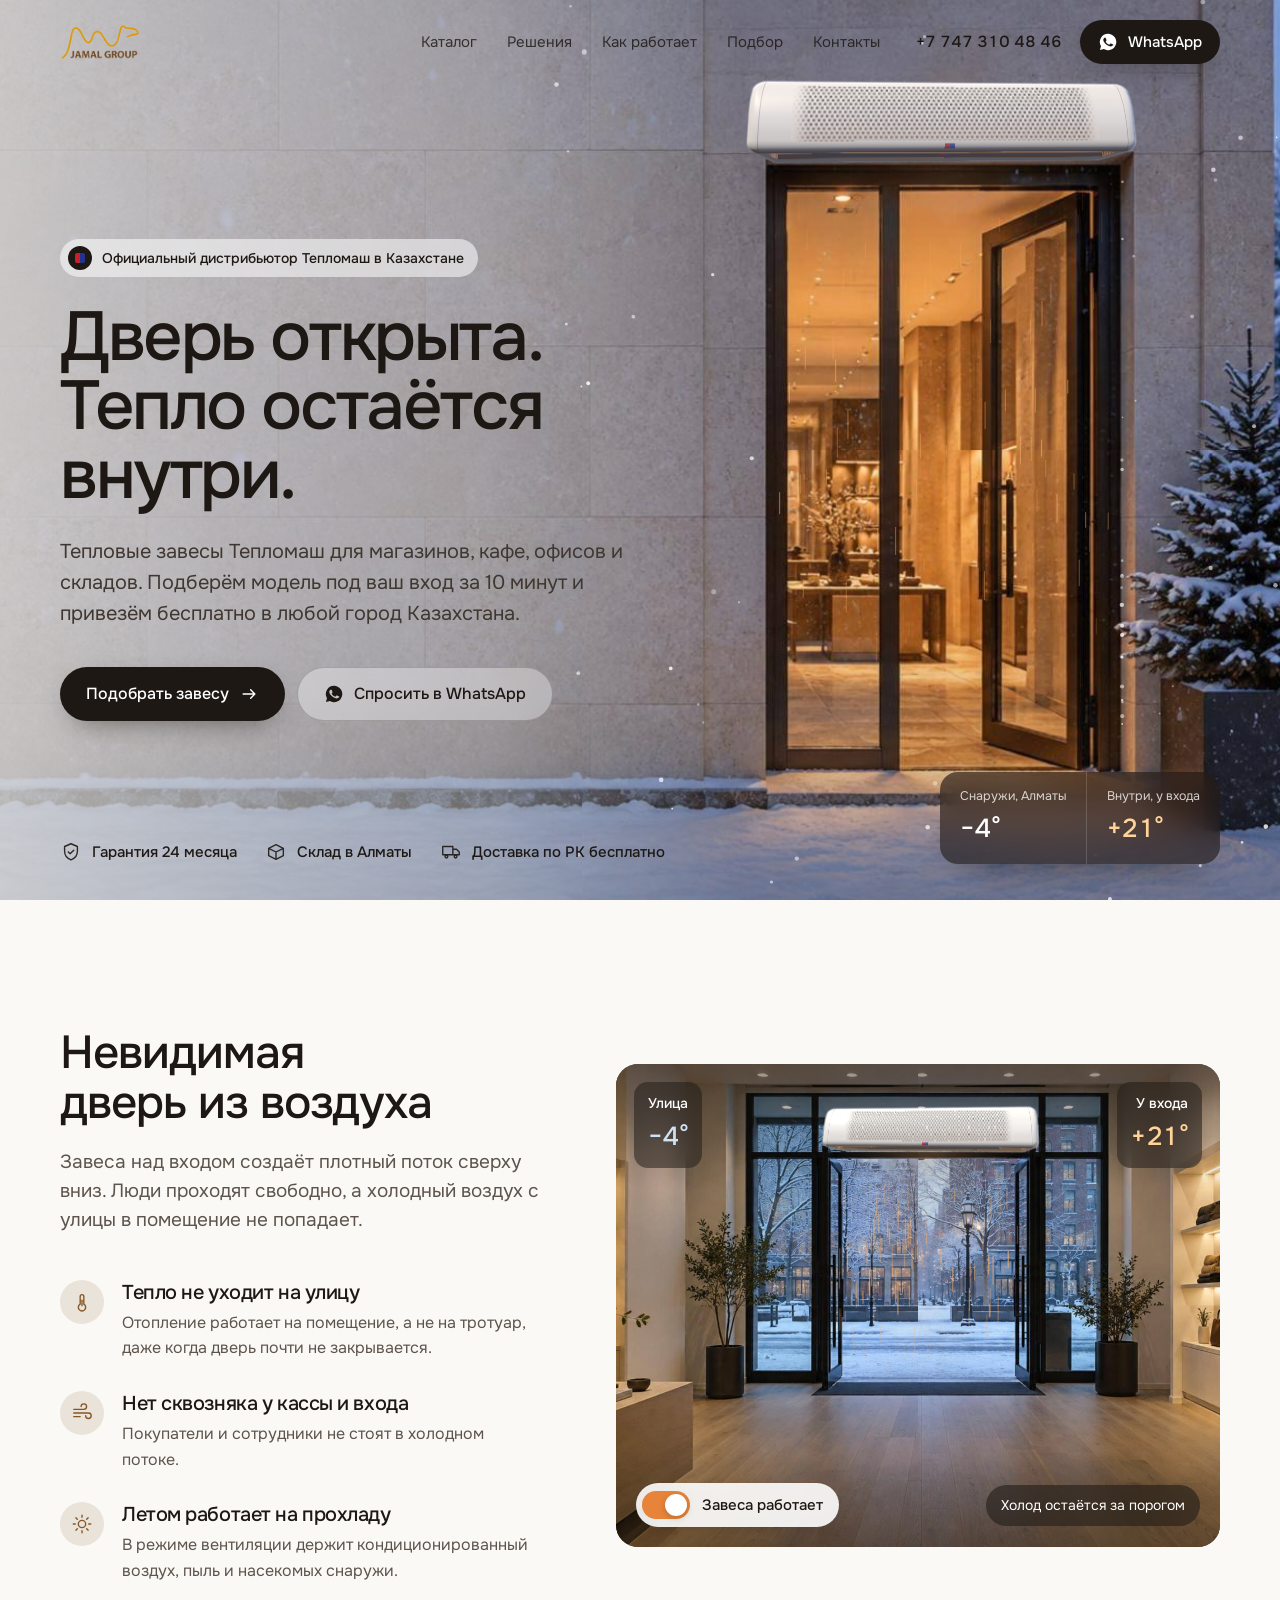
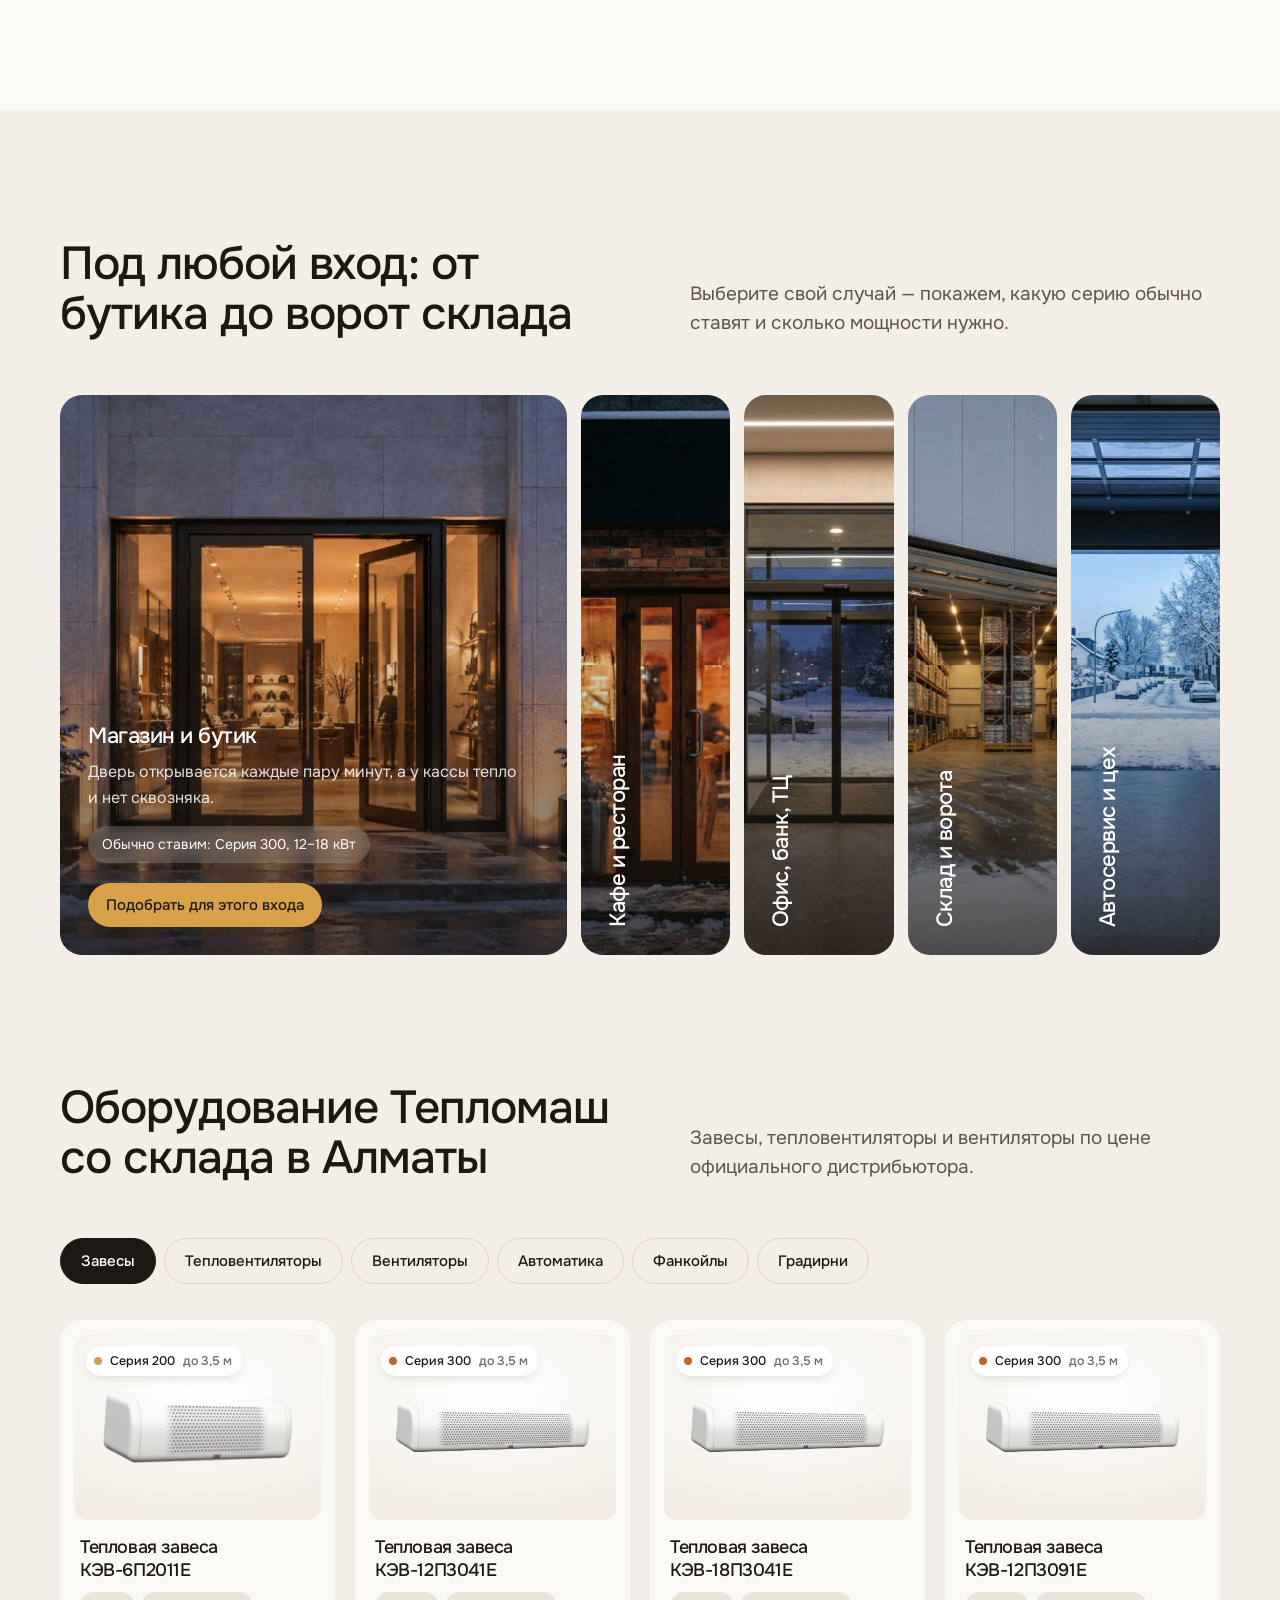
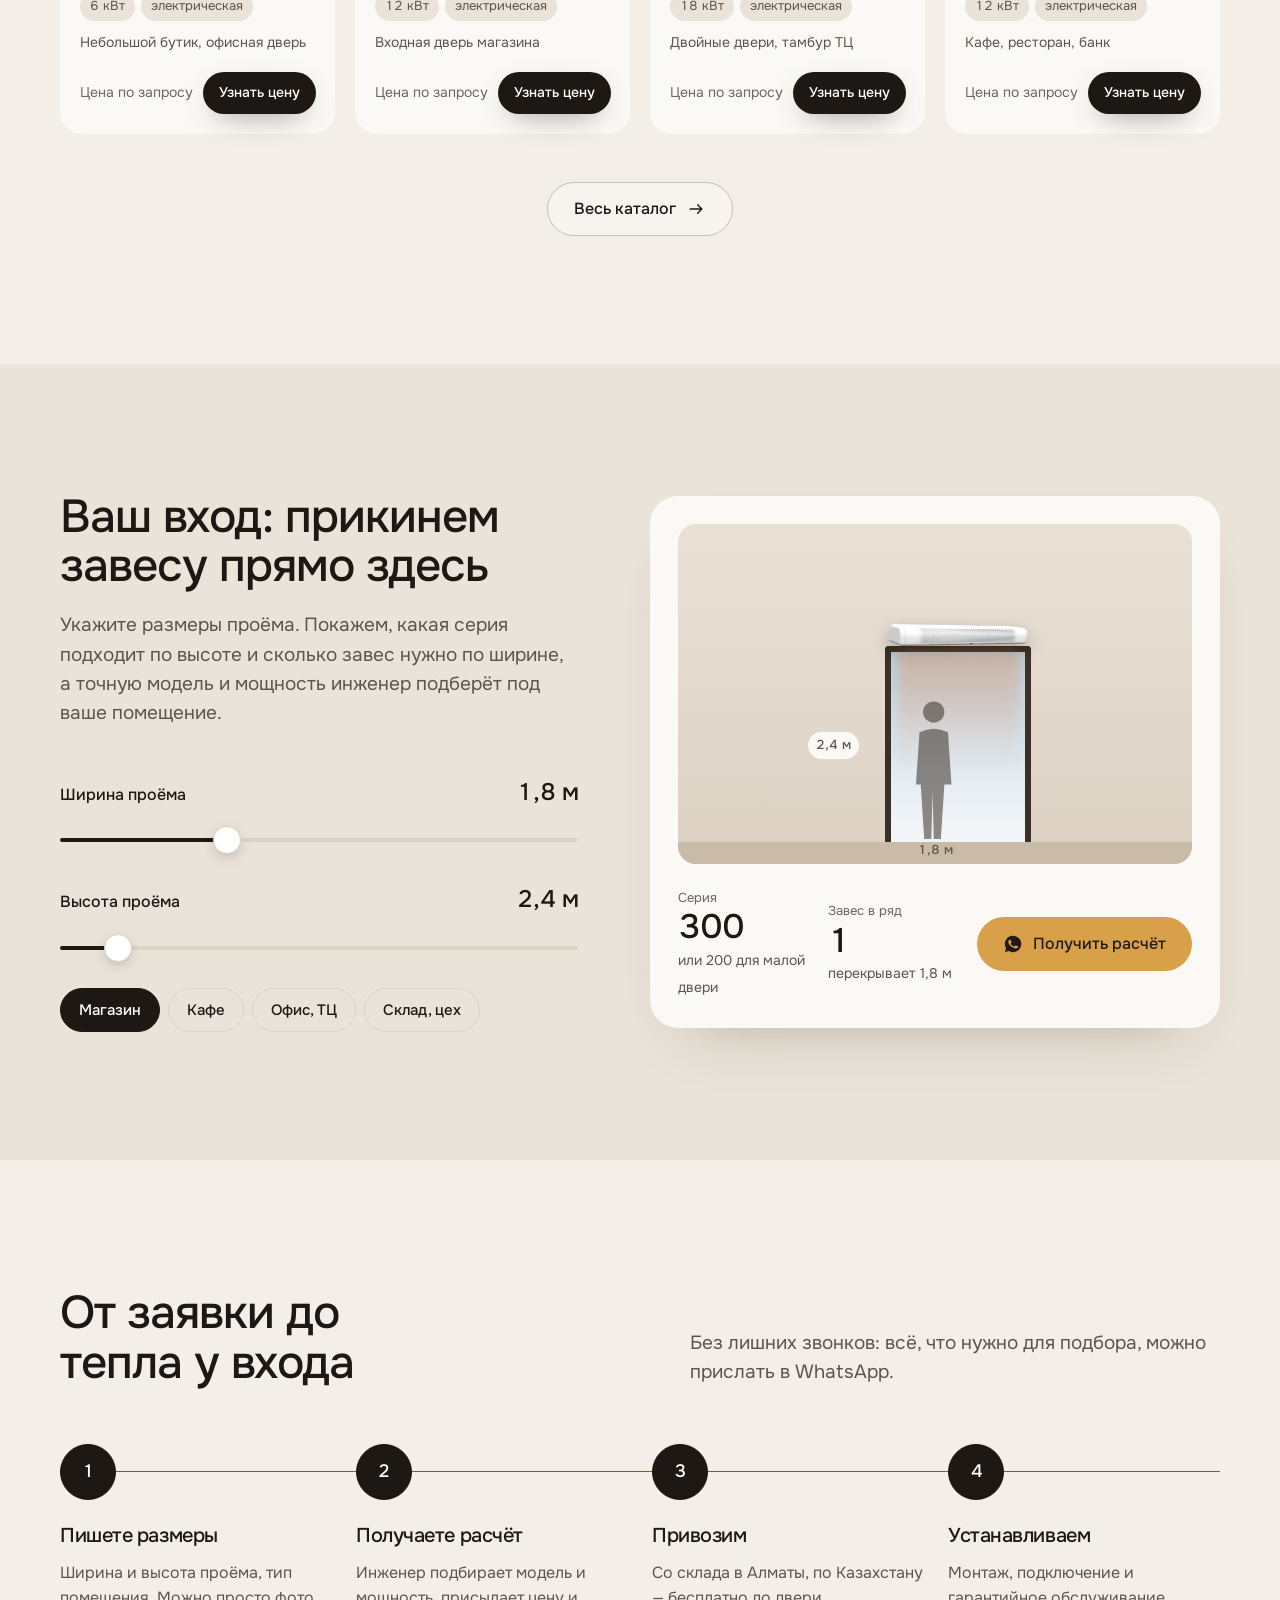
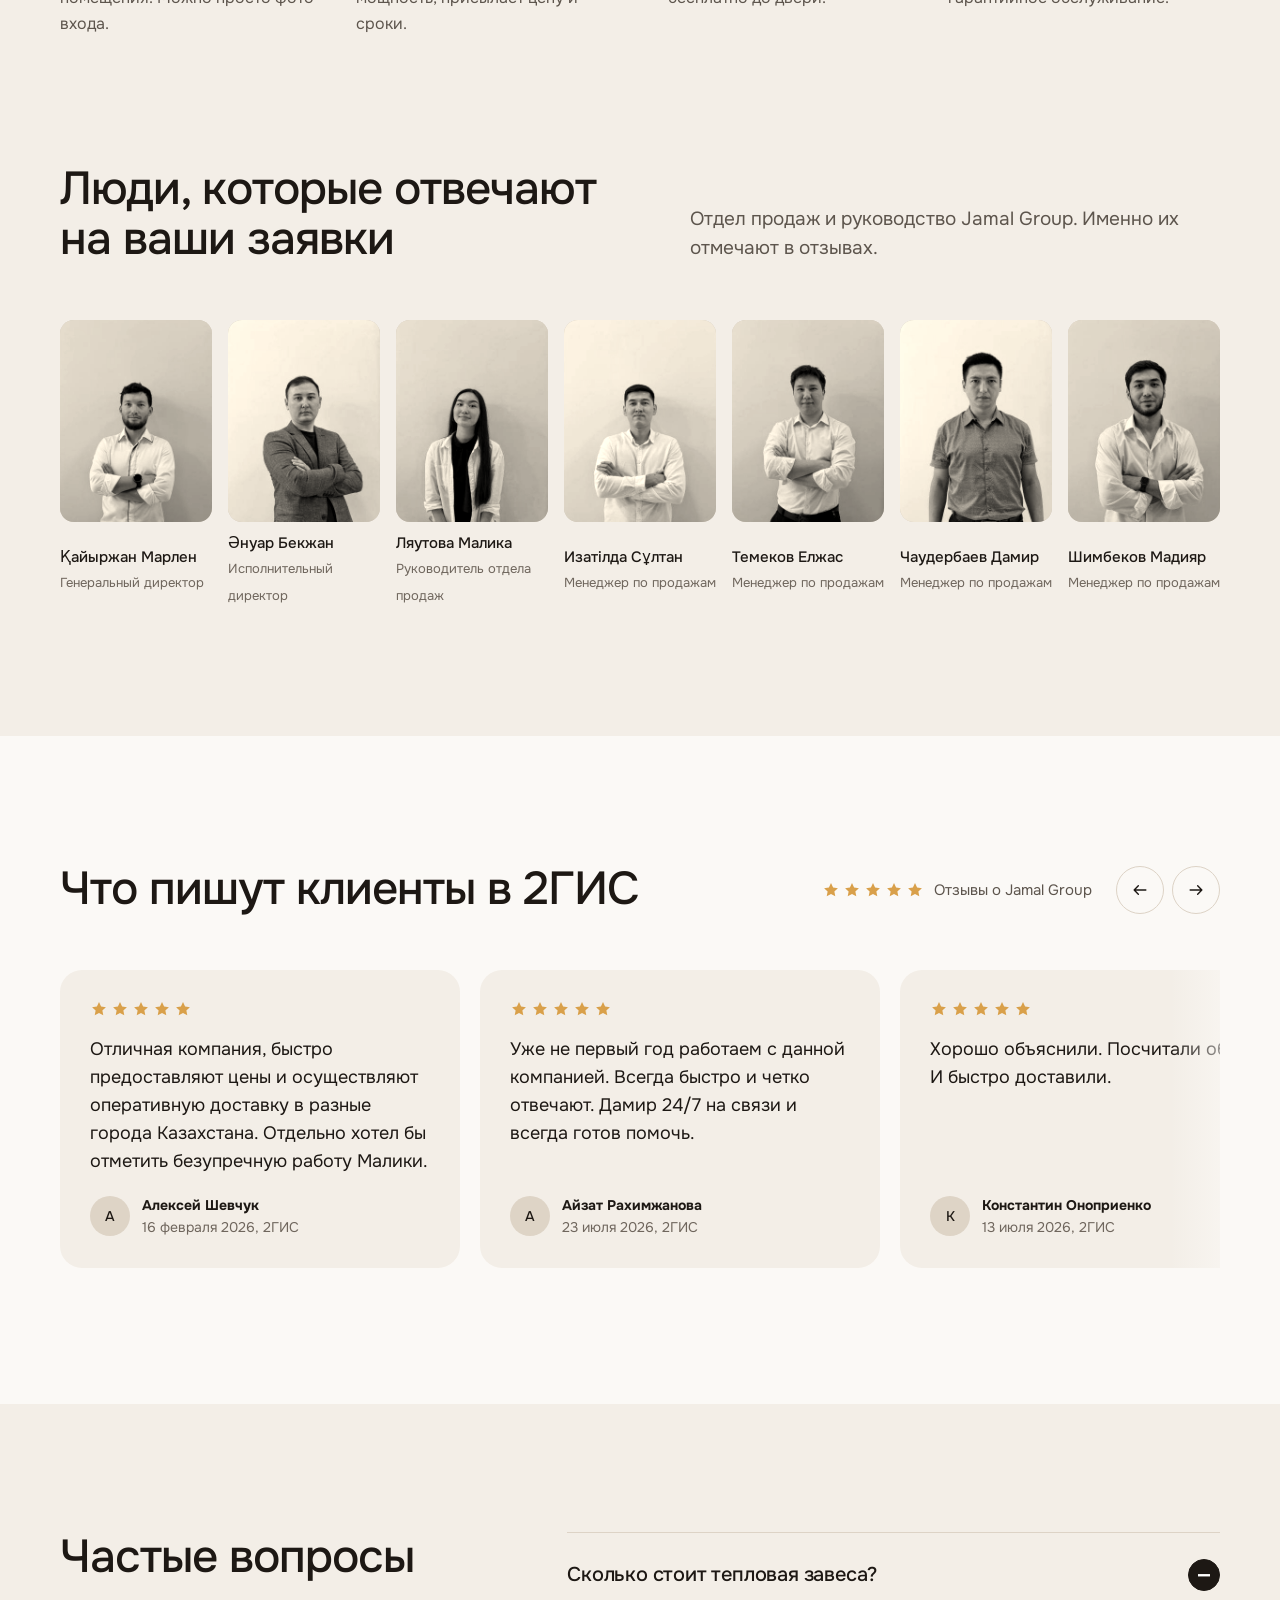
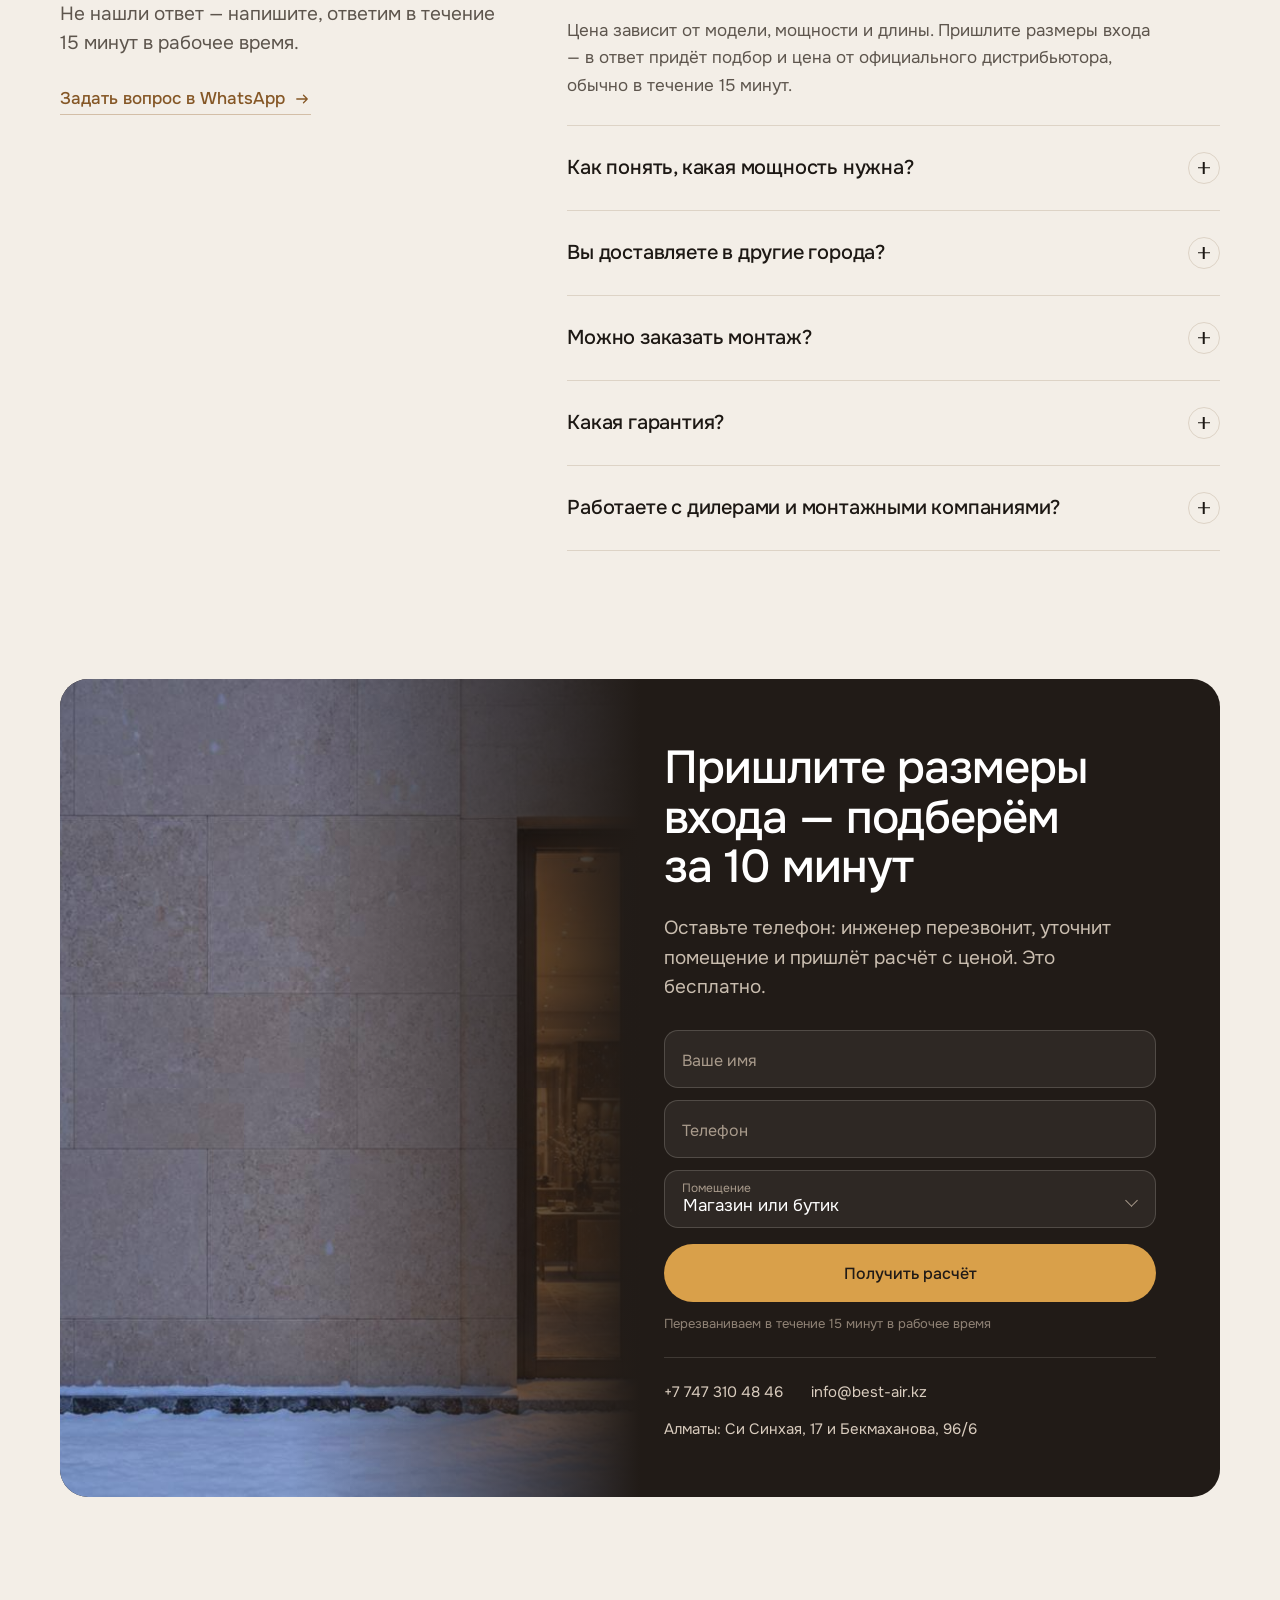
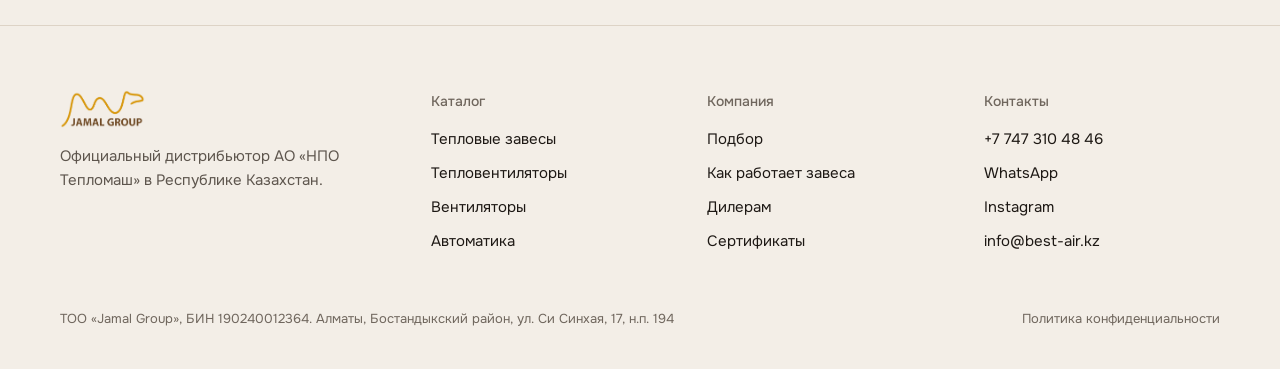
==== commit f466a39f: "Правки по независимому ревью: калькулятор входа (В1), подбор серии и вкладки устройства (В2), теплов" ====
--- a/v1/index.html
+++ b/v1/index.html
@@ -32,7 +32,7 @@
       <a href="/v1/catalog.html">Каталог</a>
       <a href="#solutions">Решения</a>
       <a href="#how">Как работает</a>
-      <a href="#why">О компании</a>
+      <a href="#calc">Подбор</a>
       <a href="#contacts">Контакты</a>
     </nav>
     <div class="hdr-cta">
@@ -46,7 +46,7 @@
   <a class="big" href="/v1/catalog.html">Каталог</a>
   <a class="big" href="#solutions">Решения</a>
   <a class="big" href="#how">Как работает</a>
-  <a class="big" href="#why">О компании</a>
+  <a class="big" href="#calc">Подбор</a>
   <a class="big" href="#contacts">Контакты</a>
   <div class="sheet-foot">
     <a class="btn btn-ink" href="https://wa.me/77473104846" target="_blank" rel="noopener"><svg><use href="#i-wa"/></svg>Написать в WhatsApp</a>
@@ -99,9 +99,12 @@
         </div>
       </div>
       <div class="demo rv d1" id="demo">
-        <canvas id="demoCv" aria-label="Схема: поток воздуха у открытой двери" role="img"></canvas>
+        <img src="/img/store-inside.jpg" alt="Открытая дверь магазина зимой, вид изнутри" loading="lazy" width="1536" height="864" id="demoImg">
+        <div class="demo-cold" aria-hidden="true"></div>
+        <canvas id="demoAir" aria-hidden="true"></canvas>
+        <canvas id="demoUnit" aria-hidden="true"></canvas>
         <div class="demo-lab out">Улица<b id="dOut">−4°</b></div>
-        <div class="demo-lab in">Помещение<b id="dIn">+21°</b></div>
+        <div class="demo-lab in">У входа<b id="dIn">+21°</b></div>
         <div class="demo-ui">
           <button class="switch" id="sw" role="switch" aria-checked="true"><span class="tr"></span><span id="swLab">Завеса работает</span></button>
           <span class="demo-note" id="dNote">Холод остаётся за порогом</span>
@@ -124,7 +127,7 @@
     <div class="wrap">
       <div class="sec-head">
         <h2 class="h2 rv">Оборудование Тепломаш со склада в Алматы</h2>
-        <p class="lead rv d1">Более 100 моделей завес, тепловентиляторов и вентиляторов по цене официального дистрибьютора.</p>
+        <p class="lead rv d1">Завесы, тепловентиляторы и вентиляторы по цене официального дистрибьютора.</p>
       </div>
       <div class="cat-tabs rv" role="tablist" aria-label="Категории" id="catTabs"></div>
       <div class="grid-p" id="catGrid"></div>
@@ -132,15 +135,29 @@
     </div>
   </section>
 
-  <section class="sec why" id="why">
-    <div class="wrap">
-      <h2 class="h2 rv">Покупаете у официального дистрибьютора, а не у перекупщика</h2>
-      <p class="lead rv d1" style="margin-top:20px">ТОО «Jamal Group» представляет АО «НПО Тепломаш» в Казахстане. Цены завода, сертифицированное оборудование и сервис после покупки.</p>
-      <div class="why-grid">
-        <div class="rv"><b>24</b><h3>месяца гарантии</h3><p>от завода-изготовителя на всё оборудование</p></div>
-        <div class="rv d1"><b>15+</b><h3>лет опыта инженеров</h3><p>считают мощность под ваш проём и помещение</p></div>
-        <div class="rv d2"><b>0 ₸</b><h3>за доставку</h3><p>до двери в любой город Казахстана</p></div>
-        <div class="rv d3"><b>2</b><h3>пункта самовывоза</h3><p>в Алматы: Си Синхая, 17 и Бекмаханова, 96/6</p></div>
+  <section class="sec calc" id="calc">
+    <div class="wrap calc-grid">
+      <div class="calc-l">
+        <h2 class="h2 rv">Ваш вход: прикинем завесу прямо здесь</h2>
+        <p class="lead rv d1" style="margin-top:20px">Укажите размеры проёма. Покажем, какая серия подходит по высоте и сколько завес нужно по ширине, а точную модель и мощность инженер подберёт под ваше помещение.</p>
+        <div class="calc-form rv d2">
+          <div class="rng"><label for="cW">Ширина проёма <output id="oW">1,8 м</output></label><input type="range" id="cW" min="0.8" max="4" step="0.1" value="1.8"></div>
+          <div class="rng"><label for="cH">Высота проёма <output id="oH">2,4 м</output></label><input type="range" id="cH" min="2" max="6.5" step="0.1" value="2.4"></div>
+          <div class="seg-p" role="radiogroup" aria-label="Тип помещения" id="cP">
+            <button role="radio" aria-checked="true" data-v="магазин">Магазин</button><button role="radio" aria-checked="false" data-v="кафе">Кафе</button><button role="radio" aria-checked="false" data-v="офис или ТЦ">Офис, ТЦ</button><button role="radio" aria-checked="false" data-v="склад или цех">Склад, цех</button>
+          </div>
+        </div>
+      </div>
+      <div class="calc-r rv d1">
+        <div class="door-vis" id="doorVis" aria-hidden="true">
+          <div class="door-wall"><div class="door-open" id="dOpen"><div class="door-units" id="dUnits"></div><svg class="door-man" viewBox="0 0 40 120"><circle cx="20" cy="11" r="9"/><path d="M8 28q12-6 24 0l3 44h-6l-3 46h-6l-1-40-1 40h-6l-3-46H5z"/></svg></div></div>
+          <span class="door-dim w" id="dimW">1,8 м</span><span class="door-dim h" id="dimH">2,4 м</span>
+        </div>
+        <div class="calc-out" aria-live="polite">
+          <div><small>Серия</small><b id="rS">300</b><span id="rSn">до 3,5 м высоты</span></div>
+          <div><small>Завес в ряд</small><b id="rN">1</b><span id="rNn">перекрывают 1,8 м</span></div>
+          <a class="btn btn-gold" id="cSend" href="#" target="_blank" rel="noopener"><svg><use href="#i-wa"/></svg>Получить расчёт</a>
+        </div>
       </div>
     </div>
   </section>
@@ -197,7 +214,7 @@
   <section class="final" id="lead">
     <div class="wrap">
       <div class="final-box rv" id="contacts">
-        <div class="final-ph"><img src="/img/shop-front.jpg" alt="Тёплый вход в магазин зимним вечером" loading="lazy"></div>
+        <div class="final-ph"><img src="/img/hero-wall.jpg" alt="Тёплый вход с завесой зимним вечером" loading="lazy"></div>
         <div class="final-in">
           <h2 class="h2">Пришлите размеры входа — подберём за 10 минут</h2>
           <p class="lead">Оставьте телефон: инженер перезвонит, уточнит помещение и пришлёт расчёт с ценой. Это бесплатно.</p>
@@ -228,7 +245,7 @@
         <p class="muted" style="margin-top:16px;max-width:34ch;font-size:15px">Официальный дистрибьютор АО «НПО Тепломаш» в Республике Казахстан.</p>
       </div>
       <div><h4>Каталог</h4><ul><li><a href="/v1/catalog.html?c=curtains">Тепловые завесы</a></li><li><a href="/v1/catalog.html?c=heaters">Тепловентиляторы</a></li><li><a href="/v1/catalog.html?c=fans">Вентиляторы</a></li><li><a href="/v1/catalog.html?c=automation">Автоматика</a></li></ul></div>
-      <div><h4>Компания</h4><ul><li><a href="#why">О компании</a></li><li><a href="#how">Как работает завеса</a></li><li><a href="#lead">Дилерам</a></li><li><a href="#lead">Сертификаты</a></li></ul></div>
+      <div><h4>Компания</h4><ul><li><a href="#calc">Подбор</a></li><li><a href="#how">Как работает завеса</a></li><li><a href="#lead">Дилерам</a></li><li><a href="#lead">Сертификаты</a></li></ul></div>
       <div><h4>Контакты</h4><ul><li><a href="tel:+77473104846">+7 747 310 48 46</a></li><li><a href="https://wa.me/77473104846" target="_blank" rel="noopener">WhatsApp</a></li><li><a href="https://www.instagram.com/volcano_kazakhstan/" target="_blank" rel="noopener">Instagram</a></li><li><a href="mailto:info@best-air.kz">info@best-air.kz</a></li></ul></div>
     </div>
     <div class="ftr-bot"><span>ТОО «Jamal Group», БИН 190240012364. Алматы, Бостандыкский район, ул. Си Синхая, 17, н.п. 194</span><a href="#">Политика конфиденциальности</a></div>
--- a/v1/style.css
+++ b/v1/style.css
@@ -105,19 +105,57 @@
 .how-points i svg{width:22px;height:22px}
 .how-points h3{font-size:20px;line-height:1.3;margin-bottom:4px}
 .how-points p{color:var(--ink-2);font-size:16px}
-.demo{position:relative;border-radius:var(--r-lg);overflow:hidden;background:linear-gradient(90deg,#DCE5EE 0 50%,#F7E9D6 50% 100%);aspect-ratio:5/4;box-shadow:inset 0 0 0 1px rgba(29,24,20,.06)}
-.demo canvas{position:absolute;inset:0;width:100%;height:100%}
-.demo-ui{position:absolute;left:20px;right:20px;bottom:20px;display:flex;justify-content:space-between;align-items:center;gap:12px;z-index:2}
-.switch{display:inline-flex;align-items:center;gap:12px;background:rgba(255,255,255,.82);backdrop-filter:blur(10px);border-radius:999px;padding:6px 16px 6px 6px;font-size:15px;font-weight:500;box-shadow:0 8px 24px -16px rgba(0,0,0,.4)}
-.switch .tr{width:48px;height:28px;border-radius:999px;background:#C9C2B8;position:relative;transition:background .3s}
+.demo{position:relative;border-radius:var(--r-lg);overflow:hidden;background:#2a2622;aspect-ratio:5/4;isolation:isolate}
+.demo>img{position:absolute;inset:0;width:100%;height:100%;object-fit:cover;transition:filter 1.2s var(--ease)}
+.demo canvas{position:absolute;pointer-events:none;z-index:2}
+#demoAir{inset:0;width:100%;height:100%}
+#demoUnit{z-index:3}
+.demo::after{content:"";position:absolute;inset:0;z-index:1;background:linear-gradient(180deg,rgba(20,16,13,.45),transparent 26%,transparent 70%,rgba(20,16,13,.5));pointer-events:none}
+.demo-cold{position:absolute;inset:0;z-index:1;pointer-events:none;opacity:0;transition:opacity 1.4s var(--ease);background:radial-gradient(70% 38% at 51% 72%,rgba(150,190,230,.62),rgba(150,190,230,.18) 55%,transparent 75%),linear-gradient(0deg,rgba(120,165,210,.32),transparent 55%)}
+.demo.off .demo-cold{opacity:1}
+.demo.off>img{filter:saturate(.55) brightness(.92) hue-rotate(-8deg)}
+.demo-ui{position:absolute;left:20px;right:20px;bottom:20px;display:flex;justify-content:space-between;align-items:center;gap:12px;z-index:4;flex-wrap:wrap}
+.switch{display:inline-flex;align-items:center;gap:12px;background:rgba(255,255,255,.9);backdrop-filter:blur(10px);border-radius:999px;padding:6px 16px 6px 6px;font-size:15px;font-weight:500;box-shadow:0 8px 24px -16px rgba(0,0,0,.4);min-height:44px}
+.switch .tr{width:48px;height:28px;border-radius:999px;background:#C9C2B8;position:relative;transition:background .3s;flex:none}
 .switch .tr::after{content:"";position:absolute;top:3px;left:3px;width:22px;height:22px;border-radius:50%;background:#fff;box-shadow:0 2px 6px rgba(0,0,0,.2);transition:transform .35s var(--ease)}
 .switch[aria-checked=true] .tr{background:var(--ember)}
 .switch[aria-checked=true] .tr::after{transform:translateX(20px)}
-.demo-lab{position:absolute;top:20px;font-size:14px;font-weight:500;z-index:2;display:grid;gap:2px}
-.demo-lab b{font-size:28px;font-weight:500;letter-spacing:-.02em;font-variant-numeric:tabular-nums;transition:color .5s}
-.demo-lab.out{left:22px;color:#456680}
-.demo-lab.in{right:22px;text-align:right;color:#87491A}
-.demo-note{font-size:13px;color:var(--ink-2);background:rgba(255,255,255,.7);border-radius:999px;padding:8px 14px}
+.demo-lab{position:absolute;top:18px;font-size:14px;font-weight:500;z-index:4;display:grid;gap:2px;color:#fff;padding:10px 14px;border-radius:14px;background:rgba(29,24,20,.5);backdrop-filter:blur(10px)}
+.demo-lab b{font-size:26px;font-weight:500;letter-spacing:-.02em;font-variant-numeric:tabular-nums;transition:color .5s}
+.demo-lab.out{left:18px}.demo-lab.out b{color:#CFE2F5}
+.demo-lab.in{right:18px;text-align:right}.demo-lab.in b{color:#FFD49B}
+.demo-note{font-size:14px;color:#fff;background:rgba(29,24,20,.55);backdrop-filter:blur(10px);border-radius:999px;padding:9px 15px}
+
+/* doorway calculator */
+.calc{background:var(--stone-2)}
+.calc-grid{display:grid;grid-template-columns:minmax(0,1fr) minmax(0,1.1fr);gap:72px;align-items:center}
+.calc-form{display:grid;gap:30px;margin-top:44px}
+.rng label{display:flex;justify-content:space-between;align-items:baseline;font-weight:500;font-size:16px;margin-bottom:12px}
+.rng output{font-size:24px;letter-spacing:-.02em;font-variant-numeric:tabular-nums}
+.rng input{width:100%;appearance:none;height:4px;border-radius:4px;background:linear-gradient(90deg,var(--ink) var(--v,30%),var(--stone-3) var(--v,30%));outline-offset:8px}
+.rng input::-webkit-slider-thumb{appearance:none;width:28px;height:28px;border-radius:50%;background:#fff;border:1px solid var(--line);box-shadow:0 4px 14px -4px rgba(29,24,20,.35);cursor:grab}
+.rng input::-moz-range-thumb{width:28px;height:28px;border-radius:50%;background:#fff;border:1px solid var(--line);box-shadow:0 4px 14px -4px rgba(29,24,20,.35);cursor:grab}
+.seg-p{display:flex;flex-wrap:wrap;gap:8px}
+.seg-p button{height:44px;padding:0 18px;border-radius:999px;border:1px solid var(--stone-3);font-size:15px;font-weight:500;transition:background .25s,color .25s,border-color .25s}
+.seg-p button:hover{border-color:var(--ink-3)}
+.seg-p button[aria-checked=true]{background:var(--ink);color:#fff;border-color:var(--ink)}
+.calc-r{background:var(--paper);border-radius:28px;padding:28px;display:grid;gap:24px;box-shadow:0 30px 60px -40px rgba(60,40,20,.35)}
+.door-vis{position:relative;height:340px;border-radius:18px;background:linear-gradient(180deg,#E9E1D6,#DCD1C3);overflow:hidden;padding:40px 46px 0 62px;display:flex;align-items:flex-end;justify-content:center}
+.door-vis::before{content:"";position:absolute;left:0;right:0;bottom:0;height:22px;background:#C9BBA8}
+.door-vis .door-open{margin-left:30px}
+.door-wall{position:relative;display:flex;align-items:flex-end;justify-content:center;width:100%;height:100%}
+.door-open{position:relative;background:linear-gradient(180deg,#B9CCDC,#E6EEF4 70%,#F4F6F8);border:6px solid #3A3029;border-bottom:0;border-radius:4px 4px 0 0;margin-bottom:22px;transition:width .5s var(--ease),height .5s var(--ease)}
+.door-units{position:absolute;left:-6px;right:-6px;top:-30px;display:flex;justify-content:center;gap:4px}
+.door-units img{height:26px;flex:1;min-width:0;object-fit:fill;filter:drop-shadow(0 6px 8px rgba(0,0,0,.25))}
+.door-units::after{content:"";position:absolute;left:8%;right:8%;top:30px;height:120px;background:linear-gradient(180deg,rgba(231,132,58,.35),transparent);filter:blur(6px);pointer-events:none}
+.door-man{position:absolute;bottom:0;left:14%;fill:#3A3029;opacity:.55;transition:height .5s var(--ease)}
+.door-dim{position:absolute;font-size:13px;font-weight:500;color:var(--ink-2);font-variant-numeric:tabular-nums;background:var(--paper);padding:3px 8px;border-radius:999px}
+.door-dim.w{bottom:0;left:50%;transform:translateX(-50%);background:none}
+.door-dim.h{transition:left .5s var(--ease),top .5s var(--ease)}
+.calc-out{display:grid;grid-template-columns:1fr 1fr auto;gap:16px;align-items:center}
+.calc-out small{display:block;font-size:13px;color:var(--ink-3)}
+.calc-out b{display:block;font-size:34px;font-weight:500;letter-spacing:-.03em;line-height:1.1;font-variant-numeric:tabular-nums}
+.calc-out span{font-size:14px;color:var(--ink-2)}
 
 /* solutions accordion */
 .sol{display:flex;gap:14px;height:560px}
@@ -156,19 +194,6 @@
 .pc-price{font-size:14px;color:var(--ink-3);white-space:nowrap}
 .pc-foot .btn{--h:42px;padding:0 16px;font-size:14px}
 .cat-more{display:flex;justify-content:center;margin-top:48px}
-
-/* why (dark) */
-.why{background:var(--night);color:#F3ECE3;position:relative;overflow:hidden}
-.why::before{content:"";position:absolute;inset:0;background:url(/img/store-inside.jpg) center/cover;opacity:.12;filter:blur(2px) saturate(.6)}
-.why .wrap{position:relative}
-.why .h2{max-width:20ch}
-.why .lead{color:#C9BDAF}
-.why-grid{display:grid;grid-template-columns:repeat(4,minmax(0,1fr));gap:0;margin-top:72px;border-top:1px solid rgba(243,236,227,.16)}
-.why-grid div{padding:34px 28px 0 0}
-.why-grid div+div{padding-left:28px;border-left:1px solid rgba(243,236,227,.16)}
-.why-grid b{display:block;font-size:clamp(40px,4.4vw,60px);font-weight:400;letter-spacing:-.04em;line-height:1;color:#FFD7A3;font-variant-numeric:tabular-nums}
-.why-grid h3{font-size:18px;margin:16px 0 6px}
-.why-grid p{color:#B9AC9E;font-size:15px}
 
 /* steps */
 .steps{display:grid;grid-template-columns:repeat(4,minmax(0,1fr));gap:24px;position:relative;counter-reset:s}
@@ -290,7 +315,7 @@
 .grid-c{display:grid;grid-template-columns:repeat(3,minmax(0,1fr));gap:20px}
 .promo{grid-column:span 1;border-radius:var(--r-lg);overflow:hidden;position:relative;color:#fff;min-height:420px;display:flex;flex-direction:column;justify-content:flex-end;padding:26px;isolation:isolate}
 .promo img{position:absolute;inset:0;width:100%;height:100%;object-fit:cover;z-index:-2}
-.promo::after{content:"";position:absolute;inset:0;z-index:-1;background:linear-gradient(180deg,transparent 30%,rgba(20,16,13,.8))}
+.promo::after{content:"";position:absolute;inset:0;z-index:-1;background:linear-gradient(180deg,rgba(20,16,13,.15) 0%,rgba(20,16,13,.55) 45%,rgba(20,16,13,.92) 100%)}
 .promo h3{font-size:24px;line-height:1.2}
 .promo p{color:rgba(255,255,255,.85);font-size:15px;margin:8px 0 18px}
 .empty{grid-column:1/-1;padding:60px;text-align:center;color:var(--ink-2);background:var(--paper);border-radius:var(--r-lg)}
@@ -315,8 +340,6 @@
 @media (max-width:1100px){
   .grid-p{grid-template-columns:repeat(2,minmax(0,1fr))}
   .team{grid-template-columns:repeat(4,minmax(0,1fr))}
-  .why-grid{grid-template-columns:repeat(2,minmax(0,1fr))}
-  .why-grid div:nth-child(3){border-left:0;padding-left:0}
   .grid-c{grid-template-columns:repeat(2,minmax(0,1fr))}
 }
 @media (max-width:860px){
@@ -337,7 +360,7 @@
   .hdr .wrap,.hdr.scrolled .wrap{height:64px}
   .logo img{height:30px}
   .hero{height:auto;min-height:0;display:flex;flex-direction:column}
-  .hero-bg{position:relative;height:62svh;min-height:420px;object-position:72% 50%;order:2}
+  .hero-bg{position:relative;height:62svh;min-height:420px;object-position:90% 50%;order:2}
   .hero::before{background:linear-gradient(180deg,var(--stone) 0%,var(--stone) 40%,rgba(243,238,231,0) 52%)}
   .hero-in{order:1;padding-top:96px;padding-bottom:8px;height:auto}
   .hero h1{font-size:42px}
@@ -349,14 +372,18 @@
   .temp div{padding:10px 14px}.temp b{font-size:20px}
   .how-grid{grid-template-columns:1fr;gap:40px}
   .demo{aspect-ratio:4/5}
+  .demo-lab b{font-size:20px}
+  .demo-note{display:none}
   .sol{flex-direction:column;height:auto}
   .sol-card,.sol-card.on{flex:none;height:340px}
   .sol-card:not(.on) h3{writing-mode:horizontal-tb;transform:none;position:static}
   .sol-more{grid-template-rows:1fr;opacity:1}
-  .why-grid{grid-template-columns:1fr 1fr;margin-top:44px}
-  .why-grid div{padding:24px 12px 24px 0}
-  .why-grid div+div{padding-left:12px}
-  .why-grid div:nth-child(3){padding-left:0}
+  .calc-grid{grid-template-columns:1fr;gap:36px}
+  .calc-form{margin-top:30px;gap:24px}
+  .calc-r{padding:16px;border-radius:22px}
+  .door-vis{height:260px;padding:30px 30px 0 52px}
+  .calc-out{grid-template-columns:1fr 1fr}
+  .calc-out .btn{grid-column:1/-1}
   .steps{grid-template-columns:1fr;gap:28px}
   .steps::before,.steps::after{left:27px;right:auto;top:0;bottom:0;width:1px;height:auto}
   .steps::after{transform:scaleY(var(--p,0));transform-origin:top}
@@ -384,3 +411,17 @@
   .dlg-in{padding:24px 22px 32px}
 }
 @media (prefers-reduced-motion:reduce){*,*::before,*::after{animation:none!important;transition:none!important}.js .rv{opacity:1;transform:none}}
+/* review round: catalog card series tag + real photo on hover, team tone, reviews edge */
+.pc-img{position:relative}
+.pc-tag{position:absolute;left:12px;top:12px;z-index:2;display:inline-flex;align-items:center;gap:8px;padding:5px 10px 5px 8px;border-radius:999px;background:#fff;font-size:12.5px;font-weight:500;box-shadow:0 4px 12px -6px rgba(60,40,20,.3)}
+.pc-tag::before{content:"";width:8px;height:8px;border-radius:50%;background:var(--sc,#999)}
+.pc-tag i{font-style:normal;color:var(--ink-3)}
+.s200{--sc:#D9A04A}.s300{--sc:#C2652A}.s400{--sc:#3A3029}
+.pc-img .pc-ph{position:absolute;inset:0;width:100%;height:100%;object-fit:cover;mix-blend-mode:normal;opacity:0;transform:scale(1.04);transition:opacity .5s var(--ease),transform .8s var(--ease)}
+.pc:hover .pc-img .pc-ph{opacity:1;transform:none}
+.tm-ph{background:#CFC4B6}
+.tm-ph img{filter:grayscale(1) sepia(.28) contrast(1.04) brightness(1.02);transition:transform .8s var(--ease),filter .6s}
+.tm:hover .tm-ph img{filter:none}
+.rev .wrap:last-child{position:relative}
+.rev .wrap:last-child::after{content:"";position:absolute;top:0;bottom:8px;right:0;width:90px;background:linear-gradient(90deg,transparent,var(--paper));pointer-events:none}
+@media (max-width:860px){.rev .wrap:last-child::after{width:40px}.rev .sec-head>div{justify-self:start!important}}
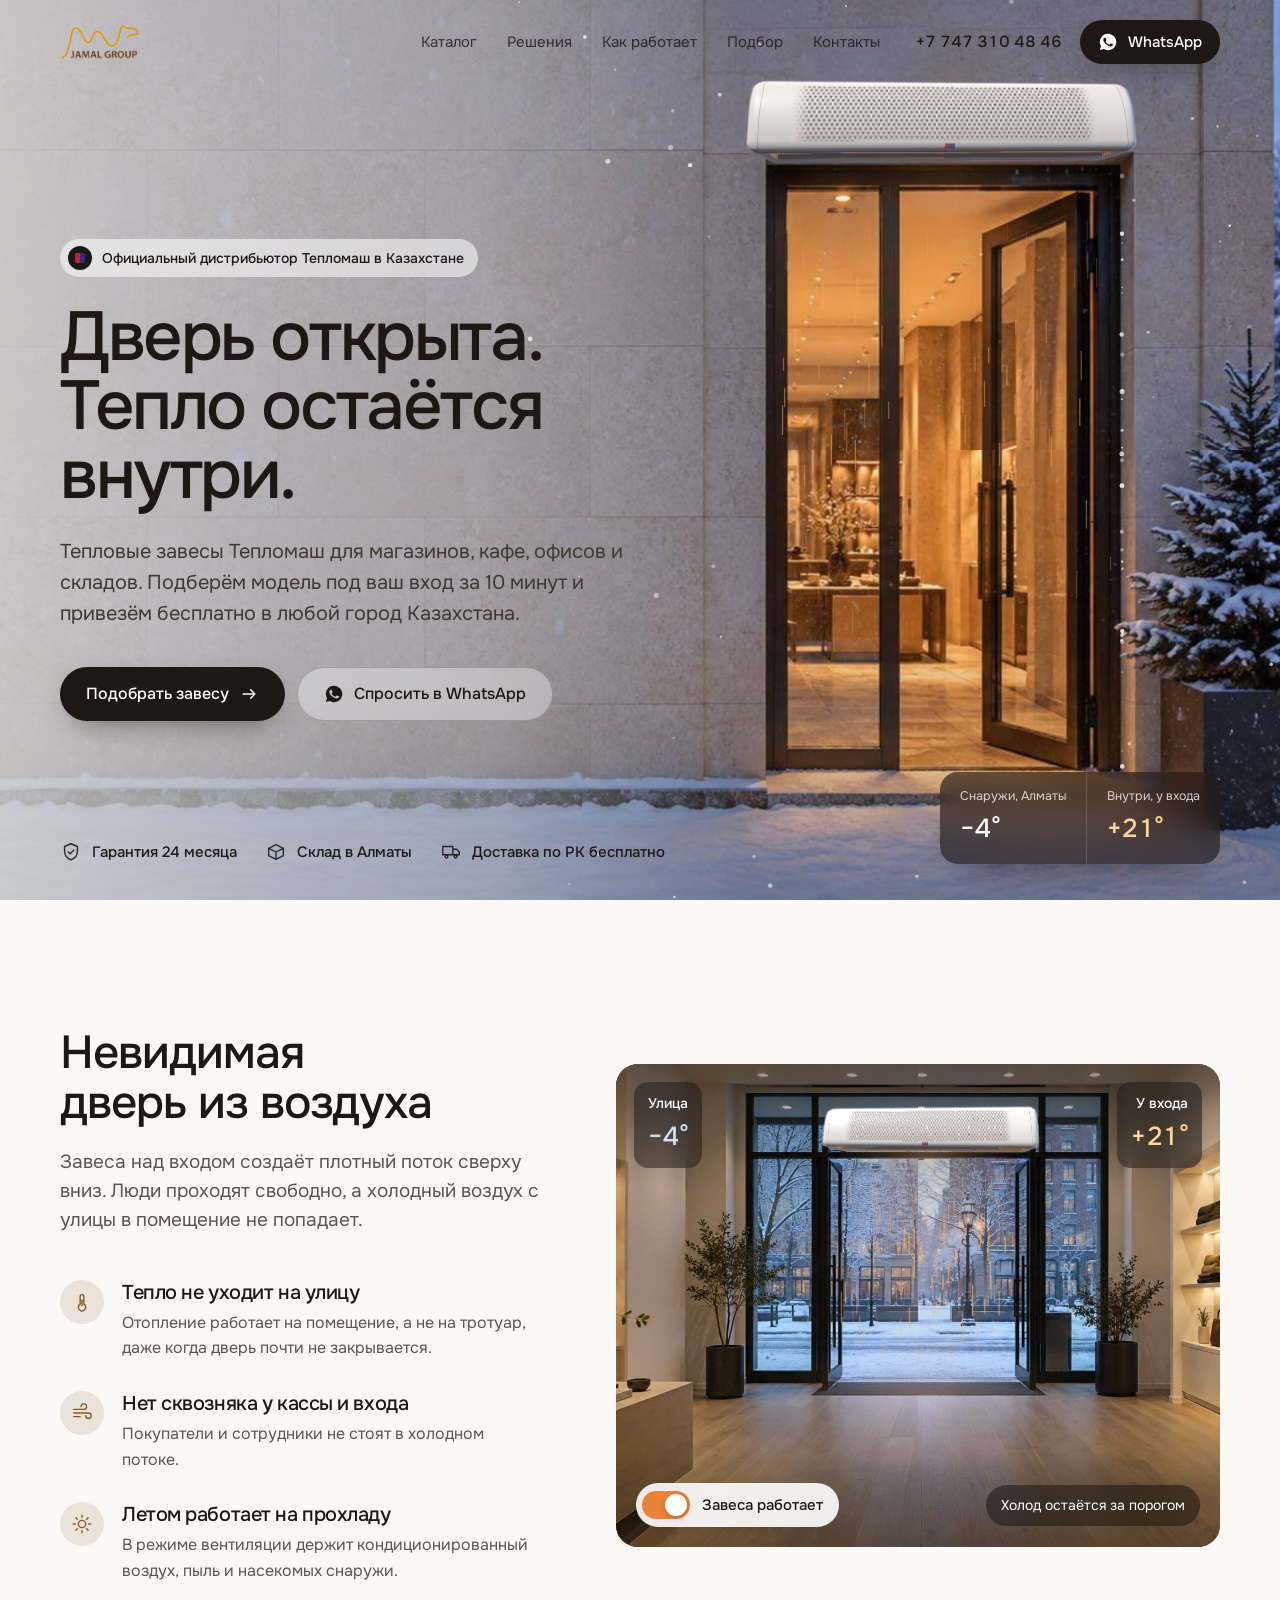
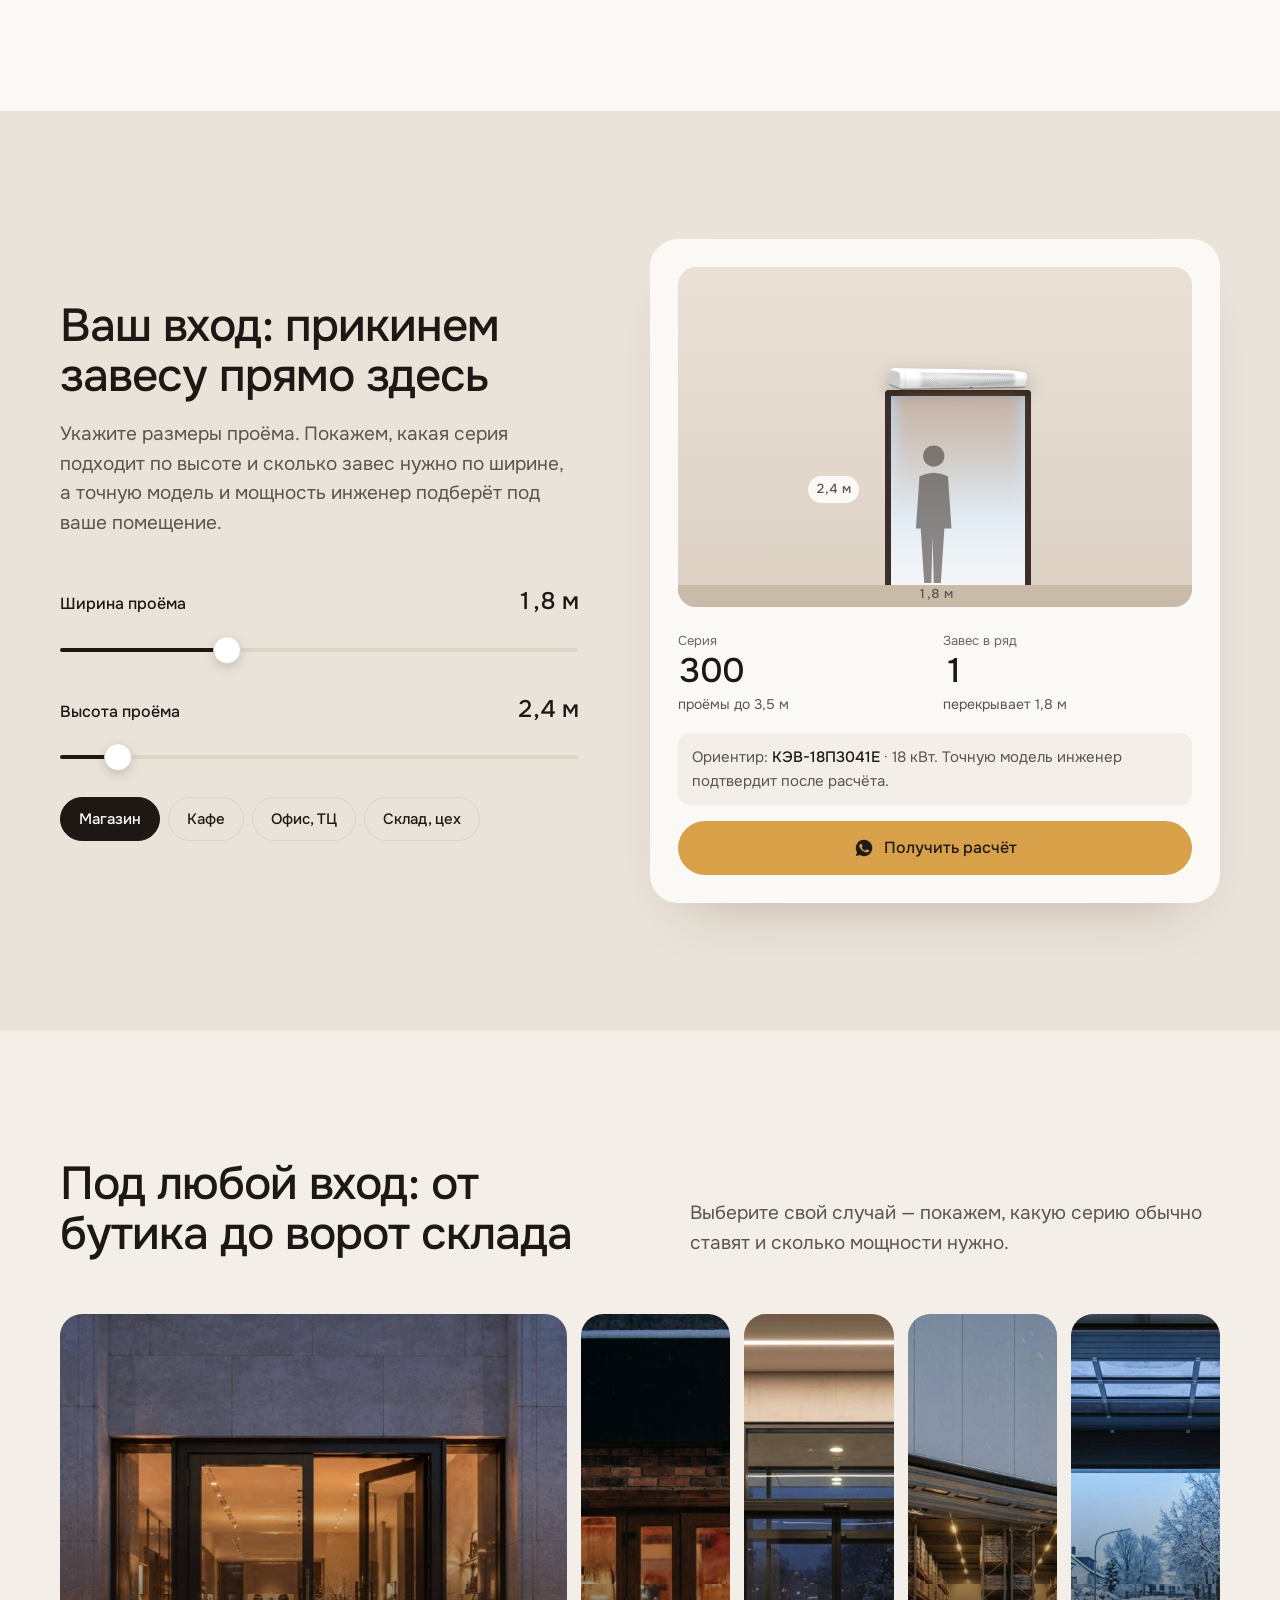
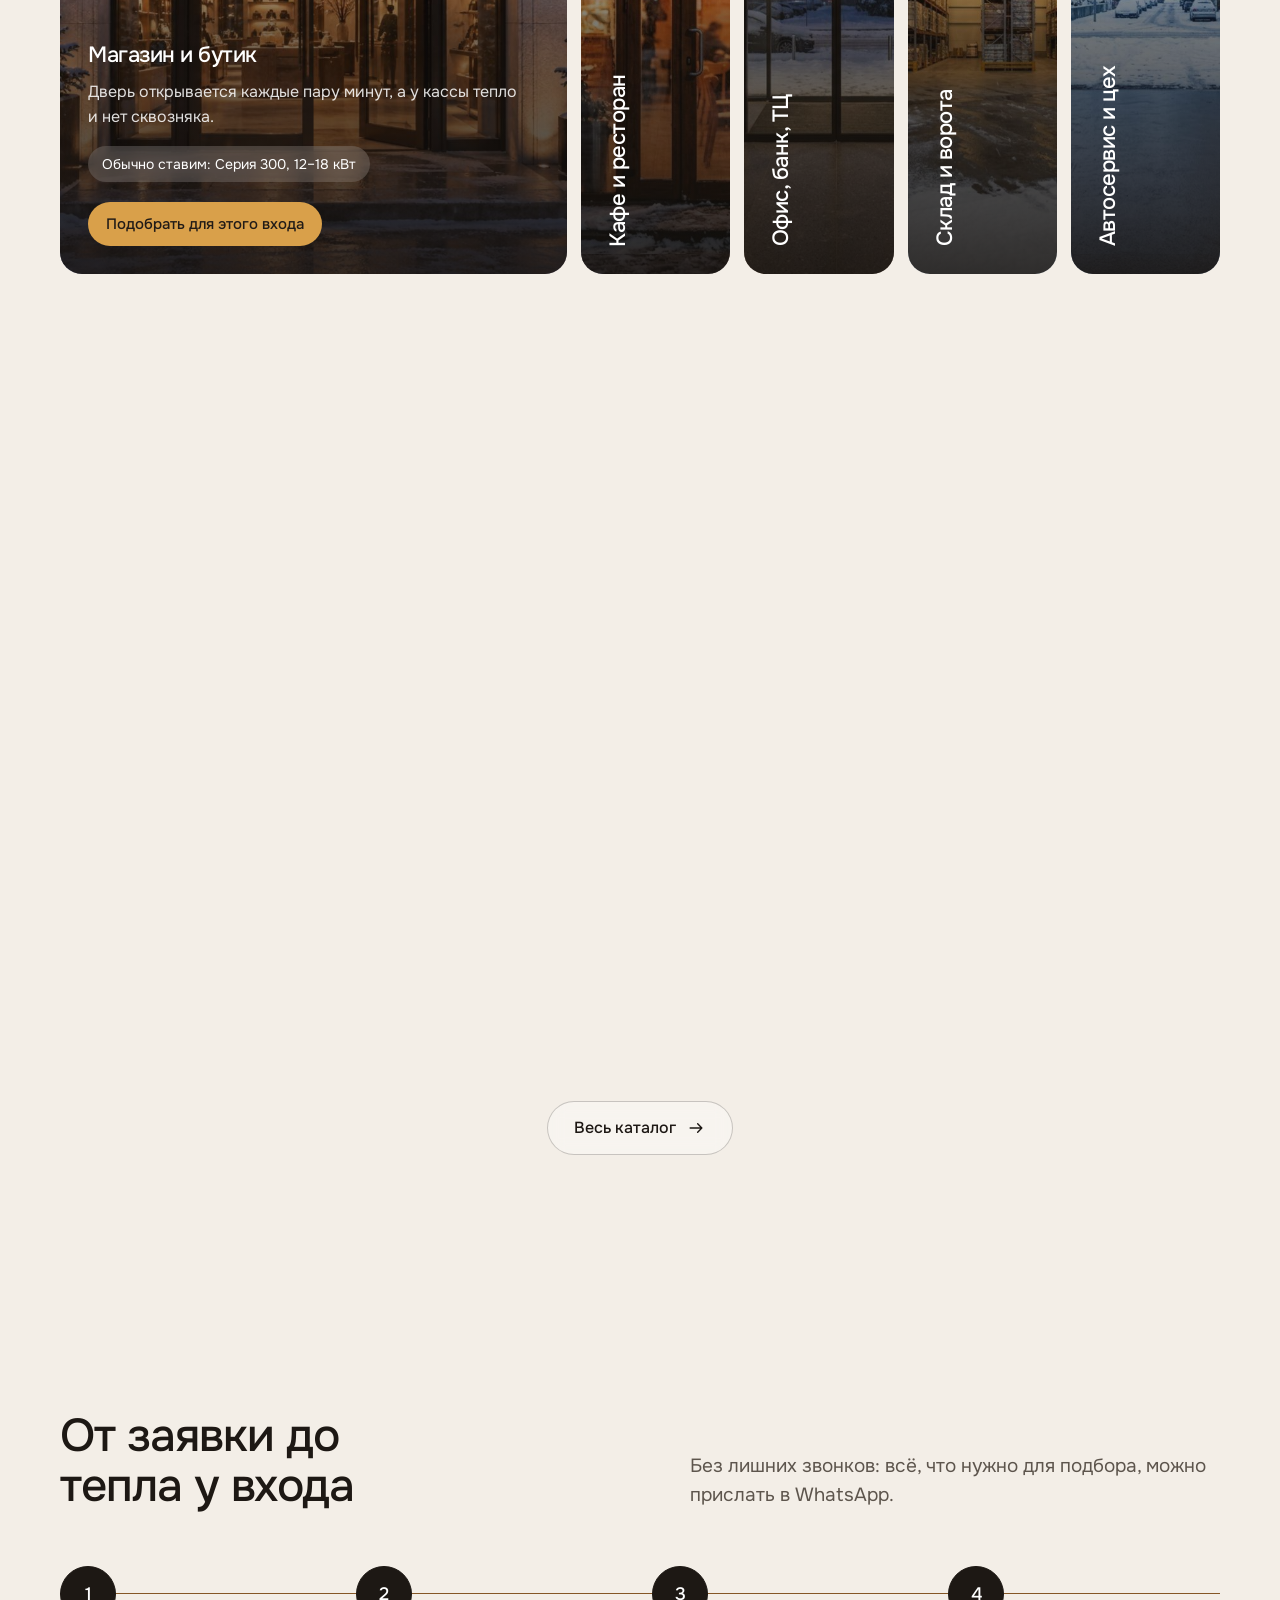
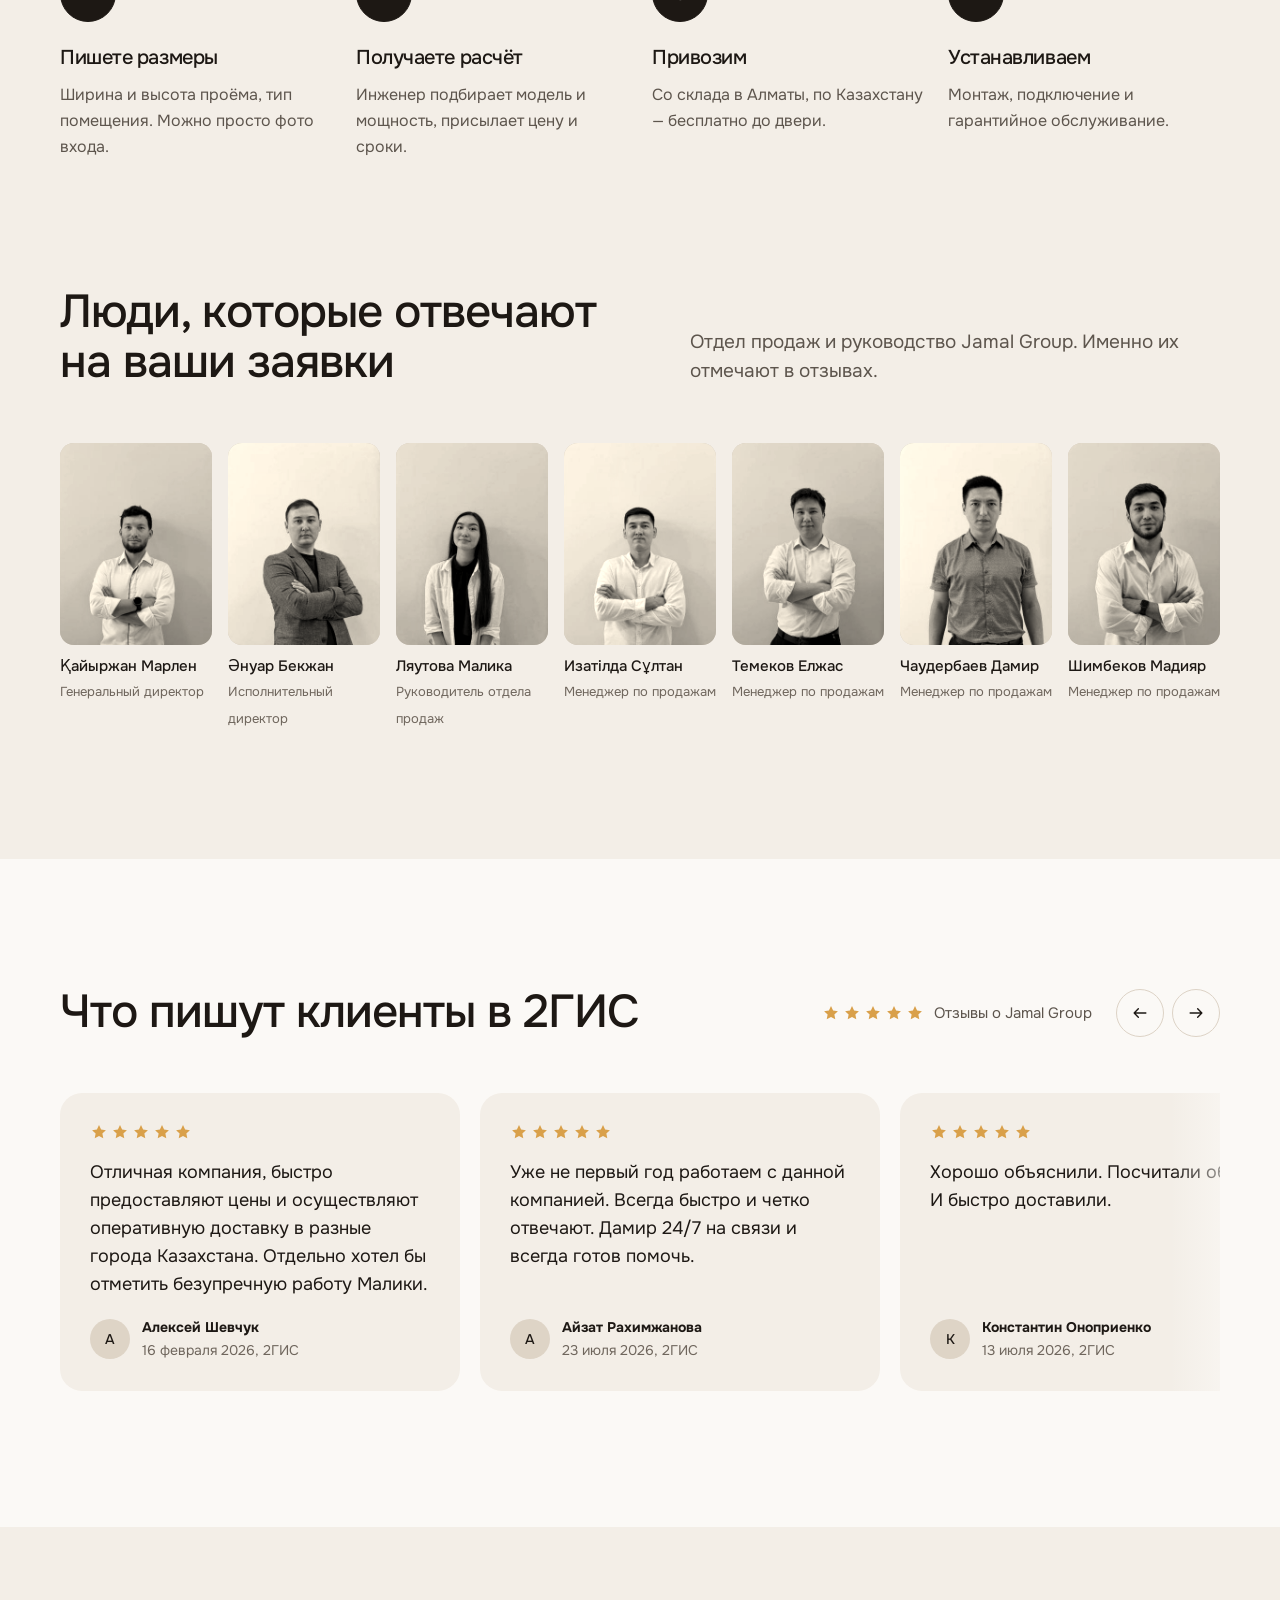
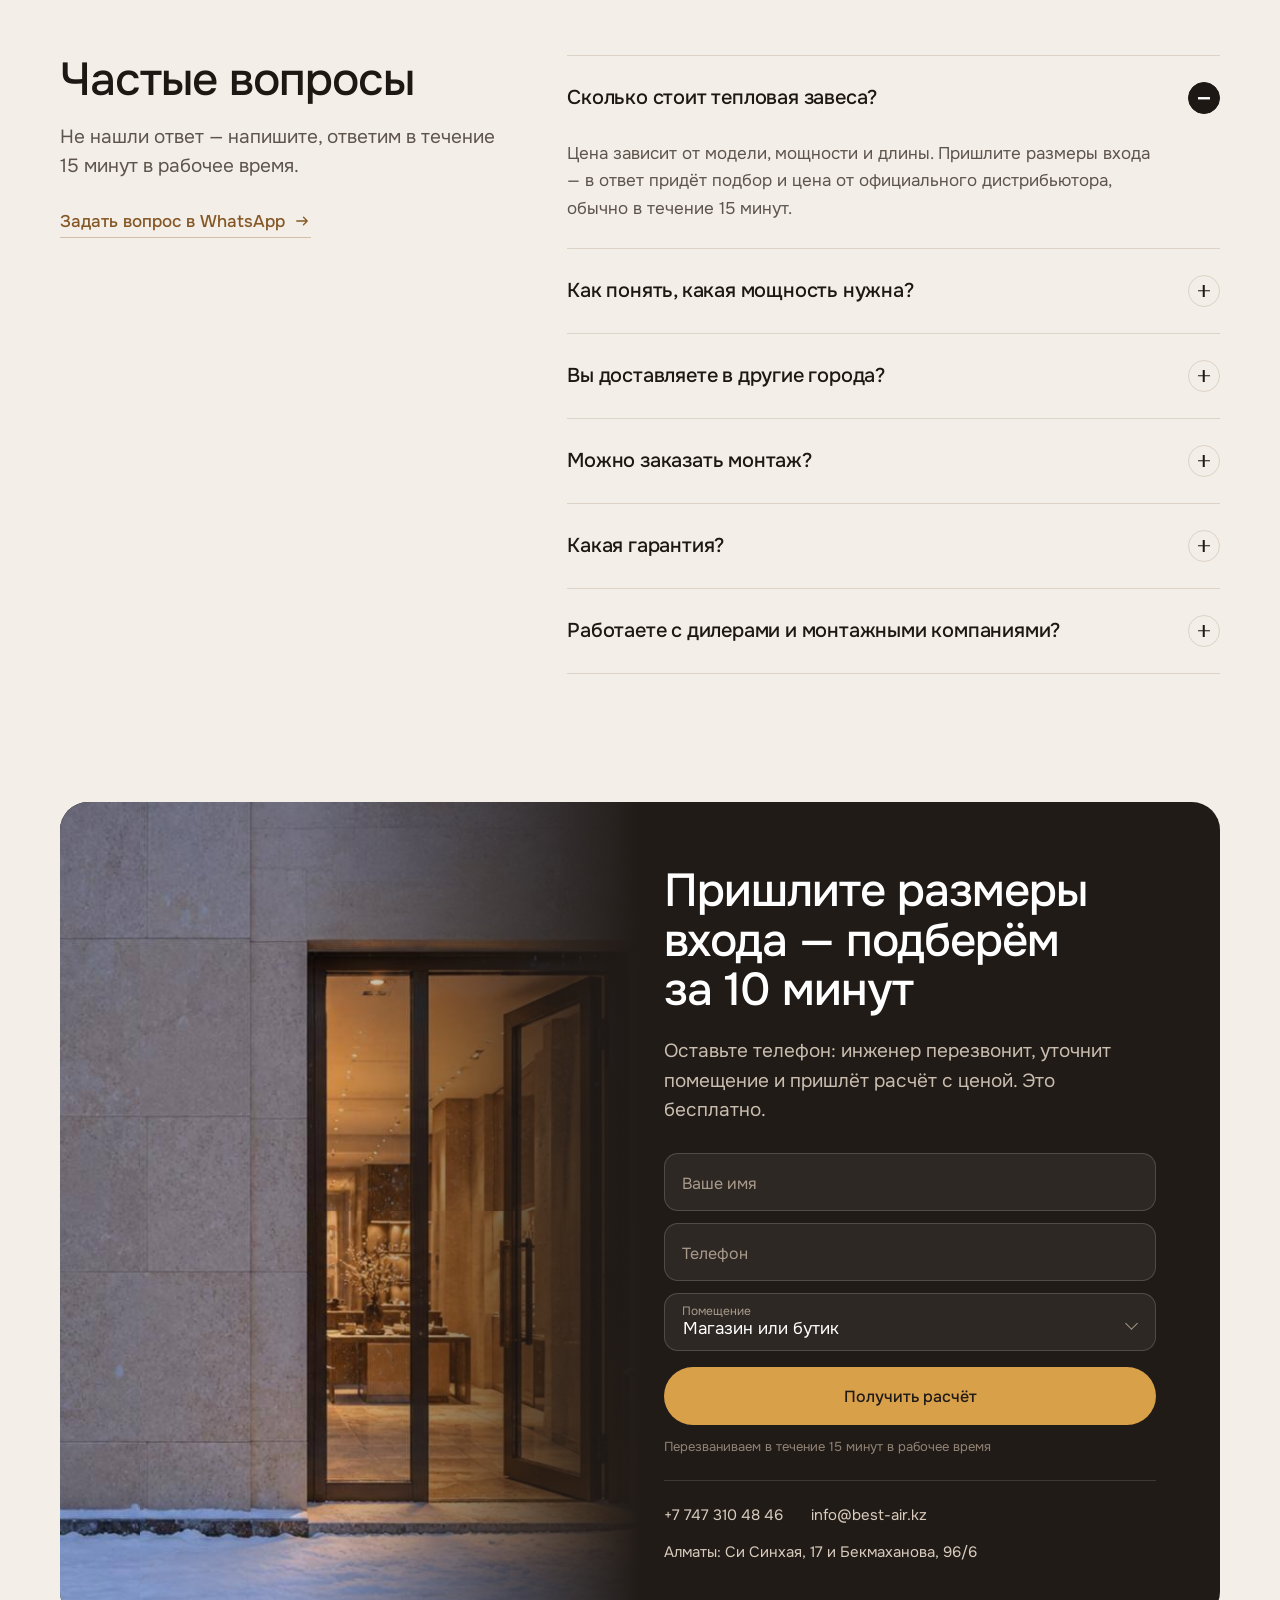
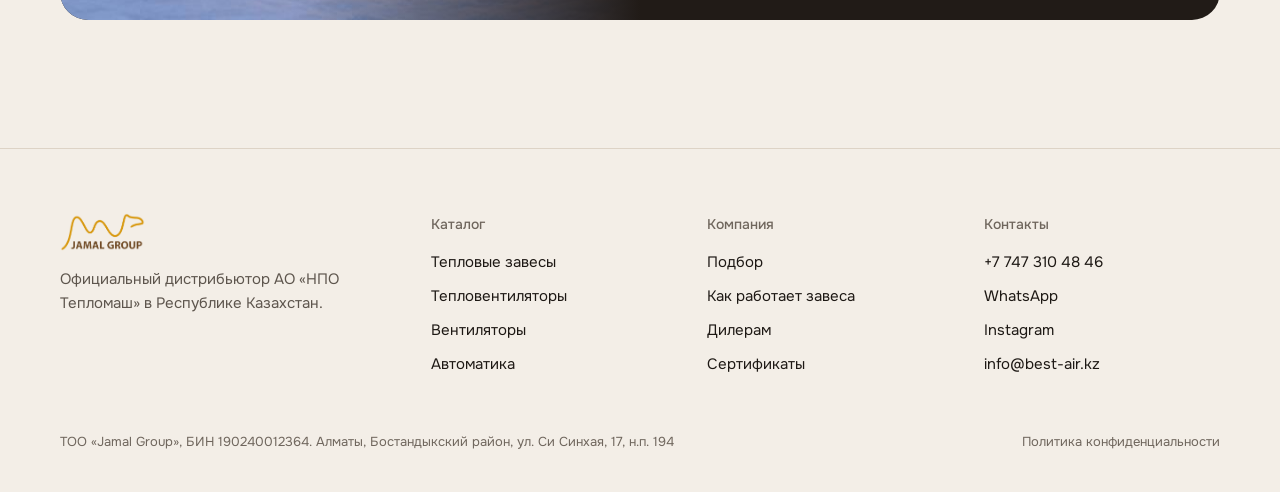
==== commit 9a9714d7: "Второй раунд правок по ревью: подбор модели в калькуляторе, физика тепловизора, порядок блоков, моби" ====
--- a/v1/index.html
+++ b/v1/index.html
@@ -100,7 +100,7 @@
       </div>
       <div class="demo rv d1" id="demo">
         <img src="/img/store-inside.jpg" alt="Открытая дверь магазина зимой, вид изнутри" loading="lazy" width="1536" height="864" id="demoImg">
-        <div class="demo-cold" aria-hidden="true"></div>
+        <div class="demo-cold" aria-hidden="true"></div><div class="demo-warm" aria-hidden="true"></div>
         <canvas id="demoAir" aria-hidden="true"></canvas>
         <canvas id="demoUnit" aria-hidden="true"></canvas>
         <div class="demo-lab out">Улица<b id="dOut">−4°</b></div>
@@ -110,28 +110,6 @@
           <span class="demo-note" id="dNote">Холод остаётся за порогом</span>
         </div>
       </div>
-    </div>
-  </section>
-
-  <section class="sec" id="solutions">
-    <div class="wrap">
-      <div class="sec-head">
-        <h2 class="h2 rv">Под любой вход: от бутика до ворот склада</h2>
-        <p class="lead rv d1">Выберите свой случай — покажем, какую серию обычно ставят и сколько мощности нужно.</p>
-      </div>
-      <div class="sol rv d1" id="sol"></div>
-    </div>
-  </section>
-
-  <section class="sec" style="padding-top:0" id="catalog">
-    <div class="wrap">
-      <div class="sec-head">
-        <h2 class="h2 rv">Оборудование Тепломаш со склада в Алматы</h2>
-        <p class="lead rv d1">Завесы, тепловентиляторы и вентиляторы по цене официального дистрибьютора.</p>
-      </div>
-      <div class="cat-tabs rv" role="tablist" aria-label="Категории" id="catTabs"></div>
-      <div class="grid-p" id="catGrid"></div>
-      <div class="cat-more"><a class="btn btn-line" href="/v1/catalog.html">Весь каталог <svg><use href="#i-arrow"/></svg></a></div>
     </div>
   </section>
 
@@ -156,9 +134,32 @@
         <div class="calc-out" aria-live="polite">
           <div><small>Серия</small><b id="rS">300</b><span id="rSn">до 3,5 м высоты</span></div>
           <div><small>Завес в ряд</small><b id="rN">1</b><span id="rNn">перекрывают 1,8 м</span></div>
+          <p class="calc-model" id="rM"></p>
           <a class="btn btn-gold" id="cSend" href="#" target="_blank" rel="noopener"><svg><use href="#i-wa"/></svg>Получить расчёт</a>
         </div>
       </div>
+    </div>
+  </section>
+
+  <section class="sec" id="solutions">
+    <div class="wrap">
+      <div class="sec-head">
+        <h2 class="h2 rv">Под любой вход: от бутика до ворот склада</h2>
+        <p class="lead rv d1">Выберите свой случай — покажем, какую серию обычно ставят и сколько мощности нужно.</p>
+      </div>
+      <div class="sol rv d1" id="sol"></div>
+    </div>
+  </section>
+
+  <section class="sec" style="padding-top:0" id="catalog">
+    <div class="wrap">
+      <div class="sec-head">
+        <h2 class="h2 rv">Оборудование Тепломаш со склада в Алматы</h2>
+        <p class="lead rv d1">Завесы, тепловентиляторы и вентиляторы по цене официального дистрибьютора.</p>
+      </div>
+      <div class="cat-tabs rv" role="tablist" aria-label="Категории" id="catTabs"></div>
+      <div class="grid-p" id="catGrid"></div>
+      <div class="cat-more"><a class="btn btn-line" href="/v1/catalog.html">Весь каталог <svg><use href="#i-arrow"/></svg></a></div>
     </div>
   </section>
 
--- a/v1/style.css
+++ b/v1/style.css
@@ -111,8 +111,10 @@
 #demoAir{inset:0;width:100%;height:100%}
 #demoUnit{z-index:3}
 .demo::after{content:"";position:absolute;inset:0;z-index:1;background:linear-gradient(180deg,rgba(20,16,13,.45),transparent 26%,transparent 70%,rgba(20,16,13,.5));pointer-events:none}
-.demo-cold{position:absolute;inset:0;z-index:1;pointer-events:none;opacity:0;transition:opacity 1.4s var(--ease);background:radial-gradient(70% 38% at 51% 72%,rgba(150,190,230,.62),rgba(150,190,230,.18) 55%,transparent 75%),linear-gradient(0deg,rgba(120,165,210,.32),transparent 55%)}
+.demo-cold{position:absolute;inset:0;z-index:1;pointer-events:none;opacity:0;transition:opacity 1.4s var(--ease);background:radial-gradient(60% 34% at 51% 74%,rgba(140,190,240,.85),rgba(140,190,240,.3) 50%,transparent 75%),radial-gradient(40% 50% at 51% 40%,rgba(160,200,240,.35),transparent 70%),linear-gradient(0deg,rgba(110,160,215,.45),transparent 55%)}
 .demo.off .demo-cold{opacity:1}
+.demo-warm{position:absolute;inset:0;z-index:1;pointer-events:none;transition:opacity 1.2s var(--ease);background:radial-gradient(34% 22% at 51% 70%,rgba(255,170,90,.38),transparent 70%),radial-gradient(26% 40% at 51% 40%,rgba(255,170,90,.14),transparent 70%);mix-blend-mode:screen}
+.demo.off .demo-warm{opacity:0}
 .demo.off>img{filter:saturate(.55) brightness(.92) hue-rotate(-8deg)}
 .demo-ui{position:absolute;left:20px;right:20px;bottom:20px;display:flex;justify-content:space-between;align-items:center;gap:12px;z-index:4;flex-wrap:wrap}
 .switch{display:inline-flex;align-items:center;gap:12px;background:rgba(255,255,255,.9);backdrop-filter:blur(10px);border-radius:999px;padding:6px 16px 6px 6px;font-size:15px;font-weight:500;box-shadow:0 8px 24px -16px rgba(0,0,0,.4);min-height:44px}
@@ -152,10 +154,13 @@
 .door-dim{position:absolute;font-size:13px;font-weight:500;color:var(--ink-2);font-variant-numeric:tabular-nums;background:var(--paper);padding:3px 8px;border-radius:999px}
 .door-dim.w{bottom:0;left:50%;transform:translateX(-50%);background:none}
 .door-dim.h{transition:left .5s var(--ease),top .5s var(--ease)}
-.calc-out{display:grid;grid-template-columns:1fr 1fr auto;gap:16px;align-items:center}
+.calc-out{display:grid;grid-template-columns:1fr 1fr;gap:16px;align-items:center}
 .calc-out small{display:block;font-size:13px;color:var(--ink-3)}
-.calc-out b{display:block;font-size:34px;font-weight:500;letter-spacing:-.03em;line-height:1.1;font-variant-numeric:tabular-nums}
+.calc-out>div b{display:block;font-size:34px;font-weight:500;letter-spacing:-.03em;line-height:1.1;font-variant-numeric:tabular-nums}
 .calc-out span{font-size:14px;color:var(--ink-2)}
+.calc-out .btn{grid-column:1/-1}
+.calc-model{grid-column:1/-1;font-size:15px;color:var(--ink-2);padding:12px 14px;border-radius:12px;background:var(--stone)}
+.calc-model b{color:var(--ink);font-weight:500}
 
 /* solutions accordion */
 .sol{display:flex;gap:14px;height:560px}
@@ -163,7 +168,7 @@
 .sol-card.on{flex-grow:3.4}
 .sol-card img{position:absolute;inset:0;width:100%;height:100%;object-fit:cover;transition:transform 1.2s var(--ease);z-index:-2}
 .sol-card:hover img{transform:scale(1.04)}
-.sol-card::after{content:"";position:absolute;inset:0;z-index:-1;background:linear-gradient(180deg,rgba(20,16,13,0) 35%,rgba(20,16,13,.72));transition:opacity .5s}
+.sol-card::after{content:"";position:absolute;inset:0;z-index:-1;background:linear-gradient(180deg,rgba(20,16,13,0) 30%,rgba(20,16,13,.55) 55%,rgba(20,16,13,.86));transition:opacity .5s}
 .sol-body{position:absolute;left:0;right:0;bottom:0;padding:28px}
 .sol-card h3{font-size:22px;line-height:1.2;white-space:nowrap}
 .sol-more{display:grid;grid-template-rows:0fr;transition:grid-template-rows .6s var(--ease),opacity .4s;opacity:0}
@@ -207,7 +212,7 @@
 
 /* team */
 .team{display:grid;grid-template-columns:repeat(7,minmax(0,1fr));gap:16px}
-.tm{display:grid;gap:12px}
+.tm{display:grid;gap:12px;grid-template-rows:auto 1fr;align-content:start}
 .tm-ph{aspect-ratio:3/4;border-radius:var(--r);overflow:hidden;background:#D9DCE1}
 .tm-ph img{width:100%;height:100%;object-fit:cover;object-position:50% 18%;transition:transform .8s var(--ease);filter:saturate(.92)}
 .tm:hover .tm-ph img{transform:scale(1.05)}
@@ -250,7 +255,7 @@
 .final{padding-block:0 128px}
 .final-box{position:relative;border-radius:28px;overflow:hidden;background:var(--night);color:#F3ECE3;display:grid;grid-template-columns:minmax(0,1fr) minmax(0,1fr);isolation:isolate}
 .final-ph{position:relative;min-height:560px}
-.final-ph img{position:absolute;inset:0;width:100%;height:100%;object-fit:cover}
+.final-ph img{position:absolute;inset:0;width:100%;height:100%;object-fit:cover;object-position:74% 40%}
 .final-ph::after{content:"";position:absolute;inset:0;background:linear-gradient(90deg,transparent 40%,var(--night))}
 .final-in{padding:64px 64px 56px 24px;display:flex;flex-direction:column;gap:22px}
 .final-in .h2{color:#fff}
@@ -378,17 +383,22 @@
   .sol-card,.sol-card.on{flex:none;height:340px}
   .sol-card:not(.on) h3{writing-mode:horizontal-tb;transform:none;position:static}
   .sol-more{grid-template-rows:1fr;opacity:1}
-  .calc-grid{grid-template-columns:1fr;gap:36px}
+  .calc-grid{grid-template-columns:1fr;gap:20px}
   .calc-form{margin-top:30px;gap:24px}
   .calc-r{padding:16px;border-radius:22px}
   .door-vis{height:260px;padding:30px 30px 0 52px}
-  .calc-out{grid-template-columns:1fr 1fr}
   .calc-out .btn{grid-column:1/-1}
+  .calc-l{display:contents}
+  .calc-r{order:1}
+  .calc-form{order:2;margin-top:0}
+  .door-vis{height:190px;padding:34px 24px 0 48px}
+  .calc-out>div b{font-size:26px}
   .steps{grid-template-columns:1fr;gap:28px}
   .steps::before,.steps::after{left:27px;right:auto;top:0;bottom:0;width:1px;height:auto}
   .steps::after{transform:scaleY(var(--p,0));transform-origin:top}
   .step{padding:0 0 0 76px;min-height:54px}
-  .team{grid-template-columns:repeat(2,minmax(0,1fr))}
+  .team{display:flex;overflow-x:auto;scroll-snap-type:x mandatory;gap:12px;margin:0 calc(-1*var(--gut));padding:0 var(--gut) 6px;scrollbar-width:none}
+  .team .tm{flex:0 0 42%;scroll-snap-align:start}
   .faq-grid{grid-template-columns:1fr;gap:24px}
   .qa button{font-size:18px;padding:22px 0}
   .final-box{grid-template-columns:1fr}
